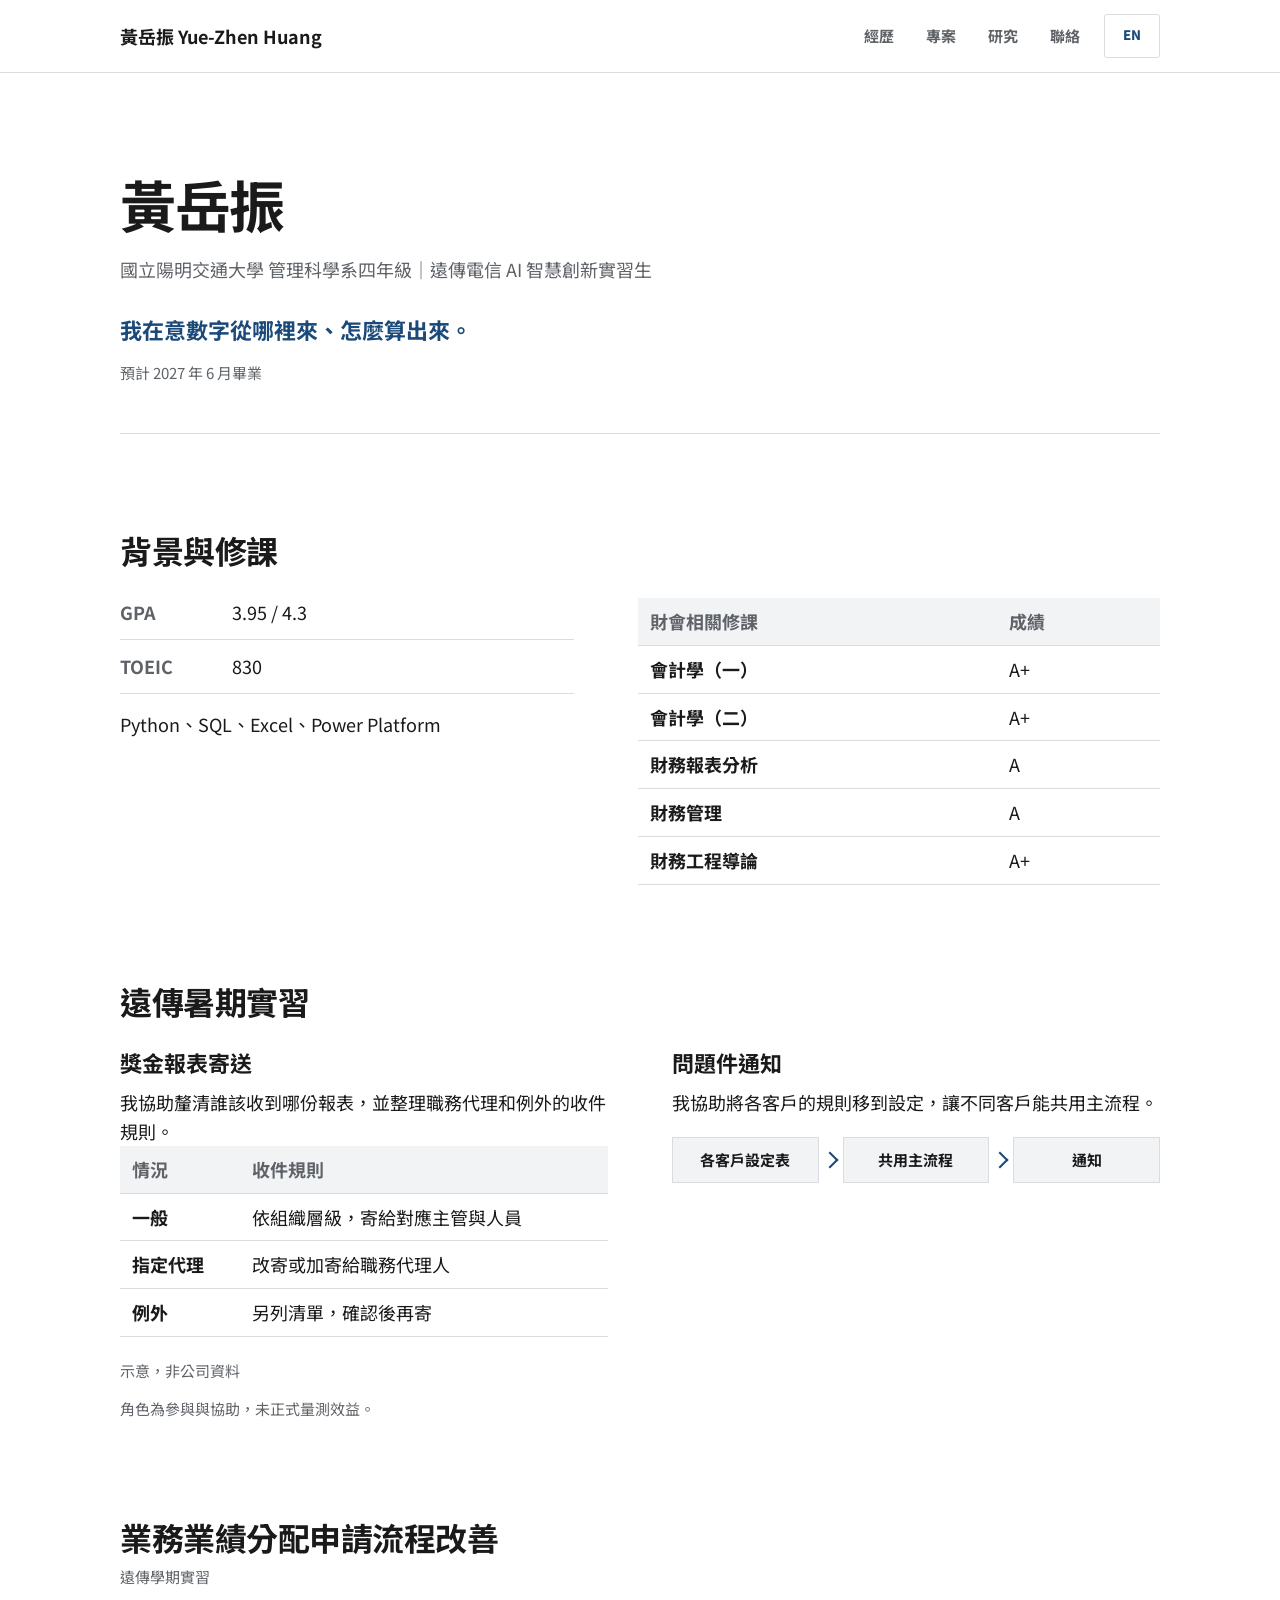
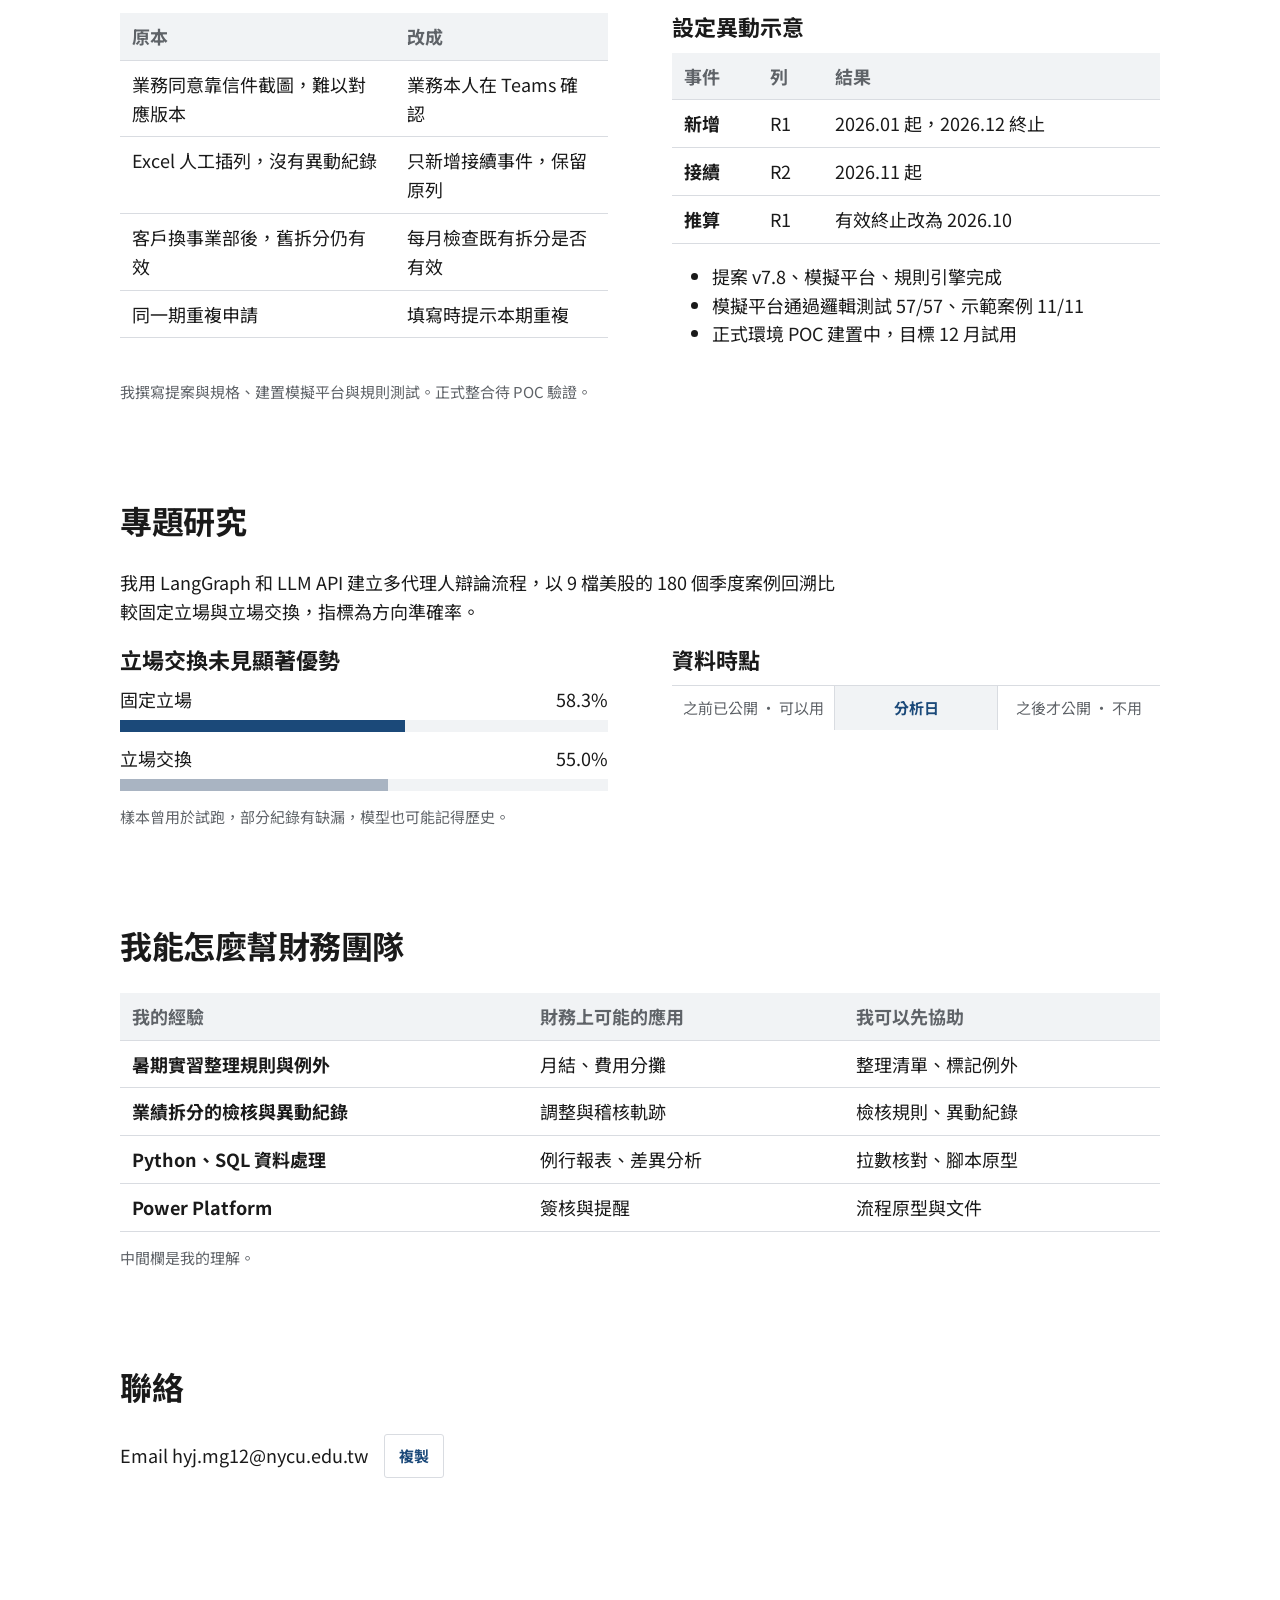
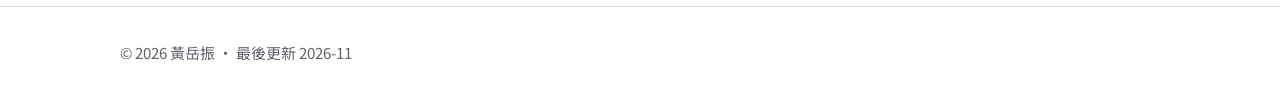
==== index.html @ 9d2cd0f3 "Add personal portfolio site Co-Authored-By: Claude Opus 5.5 <noreply@anthropic.com>" ====
<!doctype html>
<html lang="zh-Hant">
<head>
  <meta charset="utf-8">
  <meta name="viewport" content="width=device-width, initial-scale=1, viewport-fit=cover">
  <title data-en="Yue-Zhen Huang">黃岳振 Yue-Zhen Huang</title>
  <link rel="preconnect" href="https://fonts.googleapis.com">
  <link rel="preconnect" href="https://fonts.gstatic.com" crossorigin>
  <link rel="stylesheet" href="https://fonts.googleapis.com/css2?family=Noto+Sans+TC:wght@400;500;700&family=Source+Sans+3:wght@400;600;700&display=swap">
  <link rel="stylesheet" href="./styles.css">
  <script src="./main.js" defer></script>
</head>
<body>
  <header class="site-header">
    <div class="wrap header-inner">
      <a class="brand" href="#top">黃岳振 <span lang="en">Yue-Zhen Huang</span></a>
      <nav class="site-nav">
        <a href="#about" data-en="Background">經歷</a>
        <a href="#projects" data-en="Projects">專案</a>
        <a href="#research" data-en="Research">研究</a>
        <a href="#contact" data-en="Contact">聯絡</a>
      </nav>
      <button class="language-toggle" type="button" lang="en">EN</button>
    </div>
  </header>

  <main>
    <section id="top" class="hero">
      <div class="wrap">
        <h1 data-en="Yue-Zhen Huang">黃岳振</h1>
        <p class="intro" data-en="Senior, Management Science, NYCU | AI Innovation Intern, Far EasTone">國立陽明交通大學 管理科學系四年級｜遠傳電信 AI 智慧創新實習生</p>
        <p class="statement" data-en="I care where numbers come from and how they are calculated.">我在意數字從哪裡來、怎麼算出來。</p>
        <p class="note" data-en="Expected graduation in June 2027">預計 2027 年 6 月畢業</p>
      </div>
    </section>

    <section id="about">
      <div class="wrap">
        <h2 data-en="Background and coursework">背景與修課</h2>
        <div class="split">
          <div>
            <dl class="stats">
              <div><dt>GPA</dt><dd>3.95 / 4.3</dd></div>
              <div><dt>TOEIC</dt><dd>830</dd></div>
            </dl>
            <p data-en="Python, SQL, Excel, Power Platform">Python、SQL、Excel、Power Platform</p>
          </div>
          <div class="table-scroll" tabindex="0">
            <table>
              <thead>
                <tr><th scope="col" data-en="Accounting and finance courses">財會相關修課</th><th scope="col" data-en="Grade">成績</th></tr>
              </thead>
              <tbody>
                <tr><th scope="row" data-en="Accounting I">會計學（一）</th><td>A+</td></tr>
                <tr><th scope="row" data-en="Accounting II">會計學（二）</th><td>A+</td></tr>
                <tr><th scope="row" data-en="Financial statement analysis">財務報表分析</th><td>A</td></tr>
                <tr><th scope="row" data-en="Financial management">財務管理</th><td>A</td></tr>
                <tr><th scope="row" data-en="Intro to financial engineering">財務工程導論</th><td>A+</td></tr>
              </tbody>
            </table>
          </div>
        </div>
      </div>
    </section>

    <section id="projects">
      <div class="wrap">
        <h2 data-en="Summer internship at Far EasTone">遠傳暑期實習</h2>
        <div class="split split--project">
          <div>
            <h3 data-en="Bonus report delivery">獎金報表寄送</h3>
            <p data-en="I helped map who should receive each report, including delegates and exceptions.">我協助釐清誰該收到哪份報表，並整理職務代理和例外的收件規則。</p>
            <div class="table-scroll" tabindex="0">
              <table>
                <caption class="note" data-en="Illustrative, not company data">示意，非公司資料</caption>
                <thead>
                  <tr><th scope="col" data-en="Case">情況</th><th scope="col" data-en="Recipient rule">收件規則</th></tr>
                </thead>
                <tbody>
                  <tr><th scope="row" data-en="Default">一般</th><td data-en="Send to managers and staff by level">依組織層級，寄給對應主管與人員</td></tr>
                  <tr><th scope="row" data-en="Delegate">指定代理</th><td data-en="Send to or copy the delegate">改寄或加寄給職務代理人</td></tr>
                  <tr><th scope="row" data-en="Exception">例外</th><td data-en="List separately and confirm before sending">另列清單，確認後再寄</td></tr>
                </tbody>
              </table>
            </div>
          </div>
          <div>
            <h3 data-en="Issue notifications">問題件通知</h3>
            <p data-en="I helped move client rules into settings so clients could share one workflow.">我協助將各客戶的規則移到設定，讓不同客戶能共用主流程。</p>
            <div class="flow">
              <ol>
                <li class="flow-step" data-en="Client settings">各客戶設定表</li>
                <li class="flow-step" data-en="Shared workflow">共用主流程</li>
                <li class="flow-step" data-en="Notify">通知</li>
              </ol>
            </div>
          </div>
        </div>
        <p class="note" data-en="I contributed to both projects. Impact was not formally measured.">角色為參與與協助，未正式量測效益。</p>
      </div>
    </section>

    <section id="sales-credit">
      <div class="wrap">
        <h2 data-en="Improving sales credit split requests">業務業績分配申請流程改善</h2>
        <p class="note" data-en="Term internship at Far EasTone">遠傳學期實習</p>
        <div class="split split--project">
          <div class="table-scroll" tabindex="0">
            <table>
              <thead>
                <tr><th scope="col" data-en="Before">原本</th><th scope="col" data-en="Now">改成</th></tr>
              </thead>
              <tbody>
                <tr><td data-en="Approval screenshots were hard to match to a version">業務同意靠信件截圖，難以對應版本</td><td data-en="The sales rep confirms in Teams">業務本人在 Teams 確認</td></tr>
                <tr><td data-en="Manual Excel edits with no change log">Excel 人工插列，沒有異動紀錄</td><td data-en="Add continuation events and keep the original row">只新增接續事件，保留原列</td></tr>
                <tr><td data-en="Old splits stayed active after a client moved to another division">客戶換事業部後，舊拆分仍有效</td><td data-en="Check existing splits monthly">每月檢查既有拆分是否有效</td></tr>
                <tr><td data-en="Duplicate requests in the same period">同一期重複申請</td><td data-en="Flag duplicates while the form is filled in">填寫時提示本期重複</td></tr>
              </tbody>
            </table>
          </div>
          <div>
            <h3 id="config-heading" data-en="Example configuration changes">設定異動示意</h3>
            <div class="table-scroll" tabindex="0">
              <table aria-labelledby="config-heading">
                <thead>
                  <tr><th scope="col" data-en="Event">事件</th><th scope="col" data-en="Row">列</th><th scope="col" data-en="Result">結果</th></tr>
                </thead>
                <tbody>
                  <tr><th scope="row" data-en="New">新增</th><td>R1</td><td data-en="2026.01 to 2026.12">2026.01 起，2026.12 終止</td></tr>
                  <tr><th scope="row" data-en="Continue">接續</th><td>R2</td><td data-en="From 2026.11">2026.11 起</td></tr>
                  <tr><th scope="row" data-en="Derived">推算</th><td>R1</td><td data-en="Effective end moves to 2026.10">有效終止改為 2026.10</td></tr>
                </tbody>
              </table>
            </div>
            <ul>
              <li data-en="Proposal v7.8, simulator and rules engine completed">提案 v7.8、模擬平台、規則引擎完成</li>
              <li data-en="Simulator passed 57/57 logic tests and 11/11 demo cases">模擬平台通過邏輯測試 57/57、示範案例 11/11</li>
              <li data-en="Production POC in progress, with a December trial planned">正式環境 POC 建置中，目標 12 月試用</li>
            </ul>
          </div>
        </div>
        <p class="note" data-en="I wrote the proposal and specification and built the simulator and rule tests. Production integration still needs POC validation.">我撰寫提案與規格、建置模擬平台與規則測試。正式整合待 POC 驗證。</p>
      </div>
    </section>

    <section id="research">
      <div class="wrap">
        <h2 data-en="Research">專題研究</h2>
        <p data-en="I used LangGraph and LLM APIs to backtest fixed roles against role switching in multi-agent debate, measuring directional accuracy across 180 quarterly cases from 9 U.S. stocks.">我用 LangGraph 和 LLM API 建立多代理人辯論流程，以 9 檔美股的 180 個季度案例回溯比較固定立場與立場交換，指標為方向準確率。</p>
        <div class="split split--research">
          <div class="results">
            <figure>
              <figcaption><h3 data-en="Role switching showed no significant gain">立場交換未見顯著優勢</h3></figcaption>
              <div class="bar-row">
                <span data-en="Fixed roles">固定立場</span><data value="58.3">58.3%</data>
                <div class="bar-track" aria-hidden="true"><div class="bar-fill fixed"></div></div>
              </div>
              <div class="bar-row">
                <span data-en="Role switching">立場交換</span><data value="55.0">55.0%</data>
                <div class="bar-track" aria-hidden="true"><div class="bar-fill switched"></div></div>
              </div>
            </figure>
          </div>
          <div class="timing">
            <h3 data-en="Data timing">資料時點</h3>
            <ol>
              <li data-en="Public before · Eligible">之前已公開 · 可以用</li>
              <li class="timing-date" data-en="Analysis date">分析日</li>
              <li data-en="Published after · Excluded">之後才公開 · 不用</li>
            </ol>
          </div>
        </div>
        <p class="note" data-en="The sample was used in pilot runs, some logs are missing, and the model may recall history.">樣本曾用於試跑，部分紀錄有缺漏，模型也可能記得歷史。</p>
      </div>
    </section>

    <section id="finance">
      <div class="wrap">
        <h2 id="finance-heading" data-en="Where I could start in a finance team">我能怎麼幫財務團隊</h2>
        <div class="table-scroll" tabindex="0">
          <table aria-labelledby="finance-heading">
            <thead>
              <tr>
                <th scope="col" data-en="My experience">我的經驗</th>
                <th scope="col" data-en="Possible finance use">財務上可能的應用</th>
                <th scope="col" data-en="Where I could help">我可以先協助</th>
              </tr>
            </thead>
            <tbody>
              <tr><th scope="row" data-en="Summer internship rules and exceptions">暑期實習整理規則與例外</th><td data-en="Month-end close, cost allocation">月結、費用分攤</td><td data-en="List and flag exceptions">整理清單、標記例外</td></tr>
              <tr><th scope="row" data-en="Sales credit checks and change log">業績拆分的檢核與異動紀錄</th><td data-en="Adjustments and audit trail">調整與稽核軌跡</td><td data-en="Check rules and log changes">檢核規則、異動紀錄</td></tr>
              <tr><th scope="row" data-en="Data processing with Python and SQL">Python、SQL 資料處理</th><td data-en="Recurring reports and variance analysis">例行報表、差異分析</td><td data-en="Pull data, check totals and prototype reporting scripts">拉數核對、腳本原型</td></tr>
              <tr><th scope="row">Power Platform</th><td data-en="Approvals and reminders">簽核與提醒</td><td data-en="Workflow prototypes and documentation">流程原型與文件</td></tr>
            </tbody>
          </table>
        </div>
        <p class="note" data-en="The middle column reflects my understanding.">中間欄是我的理解。</p>
      </div>
    </section>

    <section id="contact">
      <div class="wrap">
        <h2 data-en="Contact">聯絡</h2>
        <div class="contact-row">
          <span>Email <span id="email">hyj.mg12@nycu.edu.tw</span></span>
          <button id="copy-email" type="button" data-en="Copy">複製</button>
        </div>
        <p id="copy-status" class="note copy-status" role="status"></p>
      </div>
    </section>
  </main>

  <footer class="site-footer">
    <div class="wrap">
      <p class="note" data-en="© 2026 Yue-Zhen Huang · Last updated 2026-11">© 2026 黃岳振 · 最後更新 2026-11</p>
    </div>
  </footer>
</body>
</html>
---- styles.css ----
:root {
  color-scheme: light dark;
  --bg: #FFFFFF;
  --ink: #1A1A1A;
  --muted: #5F6368;
  --line: #D9DCE1;
  --accent: #1B4979;
  --band: #F1F3F5;
  --bar2: #A9B4C2;
  --section-space: 96px;
  --gutter-left: max(16px, env(safe-area-inset-left, 0px));
  --gutter-right: max(16px, env(safe-area-inset-right, 0px));
  --font: "Noto Sans TC", "Source Sans 3", system-ui, sans-serif;
}

@media (prefers-color-scheme: dark) {
  :root {
    --bg: #121417;
    --ink: #E6E8EB;
    --muted: #A3A9B2;
    --line: #2E333A;
    --accent: #8FB4E3;
    --band: #1C2026;
    --bar2: #4A5566;
  }
}

:lang(en) {
  --font: "Source Sans 3", "Noto Sans TC", system-ui, sans-serif;
}

*, *::before, *::after {
  box-sizing: border-box;
}

body {
  margin: 0;
  background: var(--bg);
  color: var(--ink);
  font-family: var(--font);
  font-size: 18px;
  line-height: 1.6;
  font-variant-numeric: tabular-nums;
}

.wrap {
  width: min(1040px, calc(100% - var(--gutter-left) - var(--gutter-right)));
  margin-left: max(var(--gutter-left), calc((100% - 1040px) / 2));
}

main > section + section {
  margin-top: var(--section-space);
}

section[id] {
  scroll-margin-top: 24px;
}

h1, h2, h3, p, dl, figure {
  margin: 0;
}

h1, h2, h3 {
  line-height: 1.25;
  overflow-wrap: anywhere;
}

h1 {
  font-size: 56px;
  letter-spacing: -0.025em;
}

h2 {
  margin-bottom: 28px;
  font-size: 32px;
  letter-spacing: -0.015em;
}

h3 {
  margin-bottom: 12px;
  font-size: 22px;
}

p, li, dd, figcaption {
  max-width: 720px;
  overflow-wrap: anywhere;
}

p + p {
  margin-top: 12px;
}

a {
  color: var(--accent);
  text-underline-offset: 0.18em;
}

button {
  min-height: 44px;
  padding: 6px 14px;
  border: 1px solid var(--line);
  border-radius: 3px;
  background: var(--bg);
  color: var(--accent);
  font: 700 15px / 1.3 var(--font);
  cursor: pointer;
}

button:hover {
  border-color: var(--accent);
  background: var(--band);
}

:focus-visible {
  outline: 3px solid var(--accent);
  outline-offset: 2px;
}

.site-header {
  border-bottom: 1px solid var(--line);
}

.header-inner, .site-nav {
  display: flex;
  align-items: center;
}

.header-inner {
  gap: 24px;
  min-height: 72px;
  padding-block: 10px;
}

.brand {
  margin-right: auto;
  color: var(--ink);
  font-size: 18px;
  font-weight: 700;
  text-decoration: none;
}

.site-nav {
  gap: clamp(16px, 3vw, 32px);
}

.site-nav a {
  padding-block: 8px;
  color: var(--muted);
  font-size: 15px;
  font-weight: 700;
  text-decoration: none;
  white-space: nowrap;
}

.site-nav a:hover, .brand:hover {
  color: var(--accent);
  text-decoration: underline;
}

.language-toggle {
  flex: none;
  min-width: 56px;
}

.hero {
  padding-top: var(--section-space);
}

.hero .wrap {
  padding-bottom: 48px;
  border-bottom: 1px solid var(--line);
}

.intro {
  margin-top: 16px;
  color: var(--muted);
}

.statement {
  margin-top: 28px;
  color: var(--accent);
  font-size: 22px;
  font-weight: 700;
}

.note, figcaption, .copy-status, .site-footer {
  color: var(--muted);
  font-size: 15px;
}

.note, figcaption {
  margin-top: 14px;
}

.split {
  display: grid;
  grid-template-columns: minmax(0, 1fr) minmax(0, 1.15fr);
  gap: clamp(24px, 5vw, 64px);
  align-items: start;
}

.split--project, .split--research {
  grid-template-columns: repeat(2, minmax(0, 1fr));
}

.stats > div {
  display: grid;
  grid-template-columns: minmax(0, 100px) minmax(0, 1fr);
  gap: 12px;
  padding-block: 12px;
  border-bottom: 1px solid var(--line);
}

.stats > div:first-child {
  padding-top: 0;
}

.stats dt {
  color: var(--muted);
  font-weight: 700;
}

.stats dd {
  margin: 0;
}

.stats + p {
  margin-top: 16px;
}

.table-scroll {
  max-width: 100%;
  overflow-x: auto;
}

table {
  width: 100%;
  border-collapse: collapse;
  text-align: start;
}

th, td {
  padding: 9px 12px;
  border-bottom: 1px solid var(--line);
  vertical-align: top;
  overflow-wrap: anywhere;
}

th {
  text-align: start;
  font-weight: 700;
}

thead th {
  background: var(--band);
  color: var(--muted);
}

table caption {
  caption-side: bottom;
  padding-top: 8px;
  color: var(--muted);
  font-size: 15px;
  text-align: start;
}

.flow, .split--research {
  margin-top: 20px;
}

.results figcaption {
  margin: 0;
  color: var(--ink);
}

#sales-credit h2 {
  margin-bottom: 8px;
}

#sales-credit h2 + .note {
  margin: 0 0 24px;
}

.flow ol, .timing ol {
  display: grid;
  grid-template-columns: repeat(3, minmax(0, 1fr));
  gap: 24px;
  margin: 0;
  padding: 0;
  list-style: none;
}

.flow-step, .timing li {
  display: grid;
  align-content: center;
  padding: 10px 8px;
  text-align: center;
}

.flow-step {
  position: relative;
  border: 1px solid var(--line);
  background: var(--band);
  font-size: 15px;
  font-weight: 700;
}

.flow-step + .flow-step::before {
  position: absolute;
  top: 50%;
  right: calc(100% + 6px);
  width: 12px;
  height: 12px;
  border-top: 2px solid var(--accent);
  border-right: 2px solid var(--accent);
  content: "";
  transform: translate(-2px, -50%) rotate(45deg);
}

.timing ol {
  gap: 1px;
  padding-top: 1px;
  background: var(--line);
}

.timing li {
  background: var(--bg);
  color: var(--muted);
  font-size: 15px;
}

.timing .timing-date {
  background: var(--band);
  color: var(--accent);
  font-weight: 700;
}

.bar-row {
  display: grid;
  grid-template-columns: minmax(0, 1fr) auto;
  gap: 6px 12px;
  align-items: baseline;
}

.bar-row + .bar-row {
  margin-top: 12px;
}

.bar-track {
  grid-column: 1 / -1;
  height: 12px;
  background: var(--band);
}

.bar-fill {
  display: block;
  height: 100%;
}

.bar-fill.fixed {
  width: 58.3%;
  background: var(--accent);
}

.bar-fill.switched {
  width: 55%;
  background: var(--bar2);
}

.contact-row {
  display: flex;
  flex-wrap: wrap;
  align-items: center;
  gap: 12px 16px;
  overflow-wrap: anywhere;
}

.copy-status {
  min-height: 1.6em;
  margin-top: 8px;
}

.site-footer {
  margin-top: var(--section-space);
  padding-block: 20px;
  border-top: 1px solid var(--line);
}

@media (width < 768px) {
  :root {
    --section-space: 64px;
  }

  h1 {
    font-size: 40px;
  }

  .header-inner {
    flex-wrap: wrap;
    gap: 4px 12px;
  }

  .brand {
    flex: 1;
    min-width: 0;
    overflow-wrap: anywhere;
  }

  .site-nav {
    order: 1;
    width: 100%;
    padding: 3px;
    overflow-x: auto;
  }

  .hero .wrap {
    padding-bottom: 32px;
  }

  .split, .flow ol, .timing ol {
    grid-template-columns: minmax(0, 1fr);
  }

  .flow-step + .flow-step::before {
    top: auto;
    right: auto;
    bottom: calc(100% + 7px);
    left: 50%;
    transform: translateX(-50%) rotate(135deg);
  }

  th, td {
    padding-inline: 8px;
  }
}

@media (prefers-reduced-motion: reduce) {
  *, *::before, *::after {
    scroll-behavior: auto;
  }
}
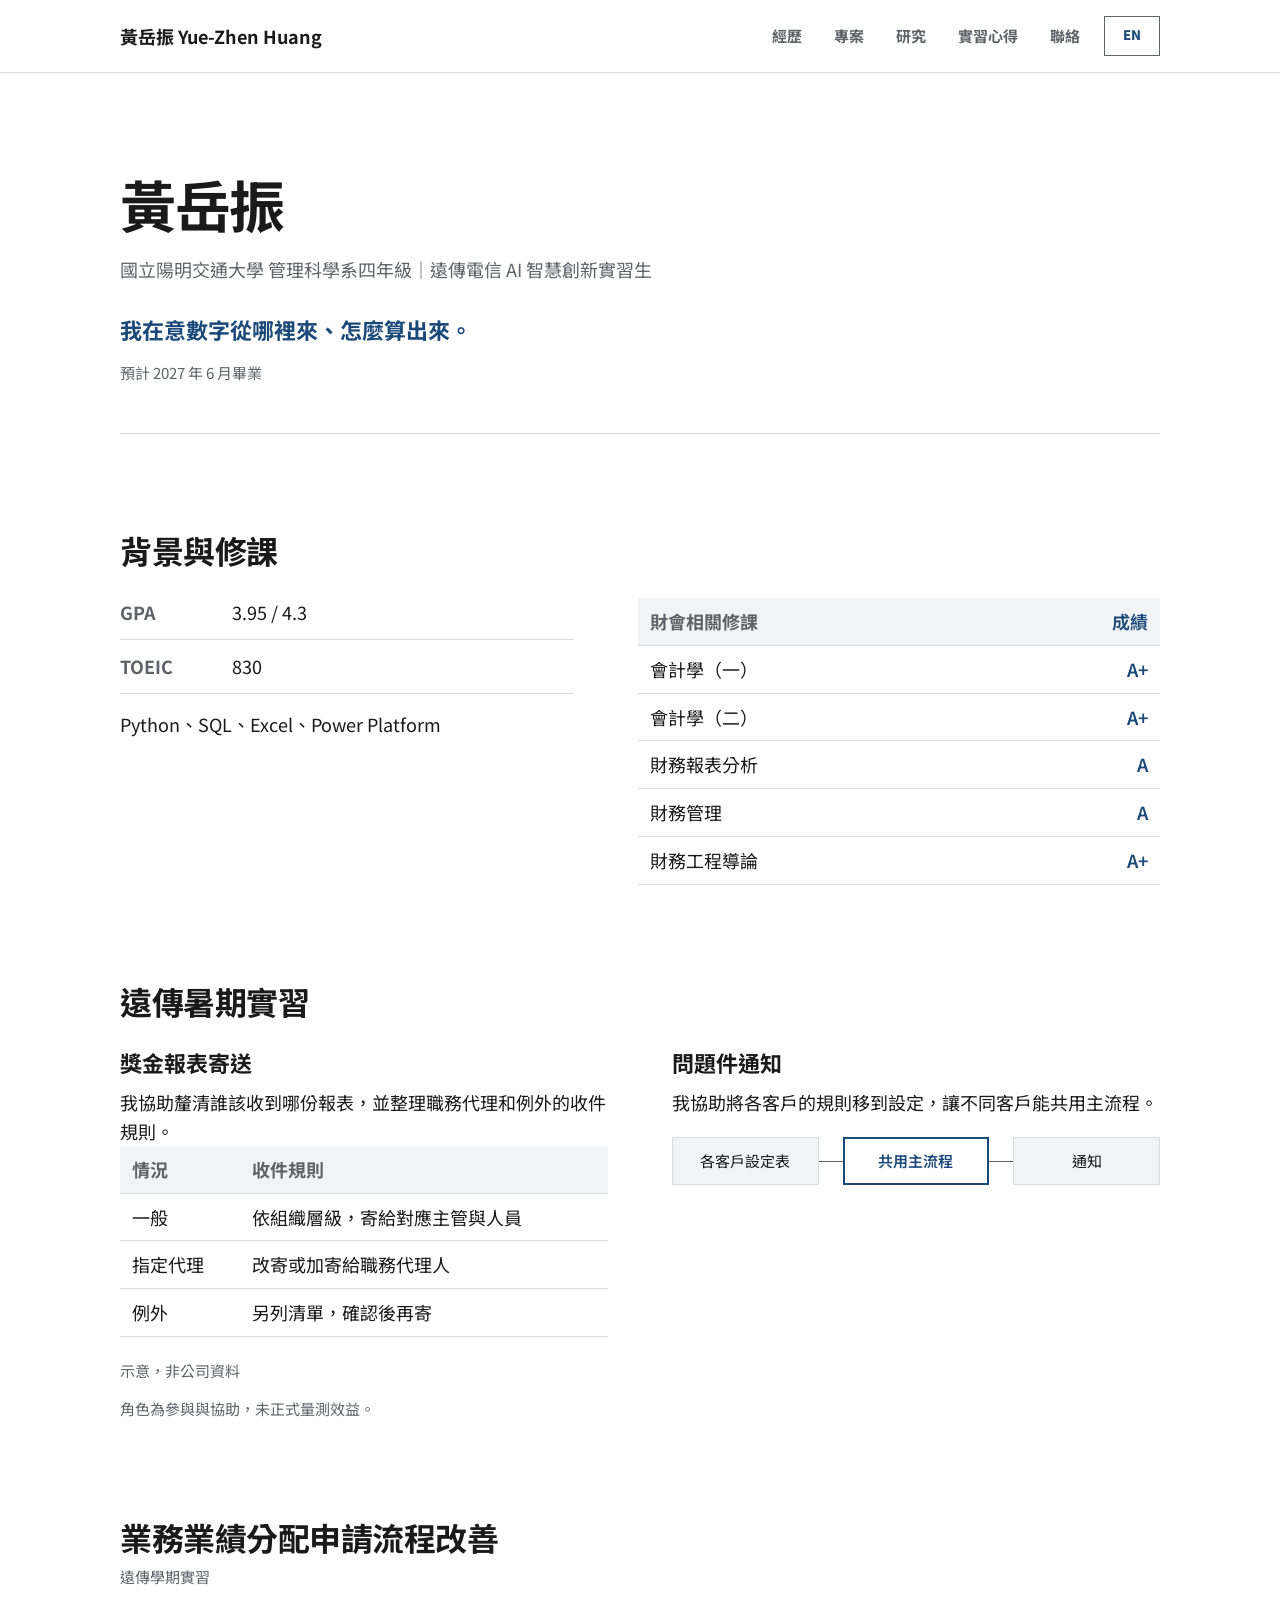
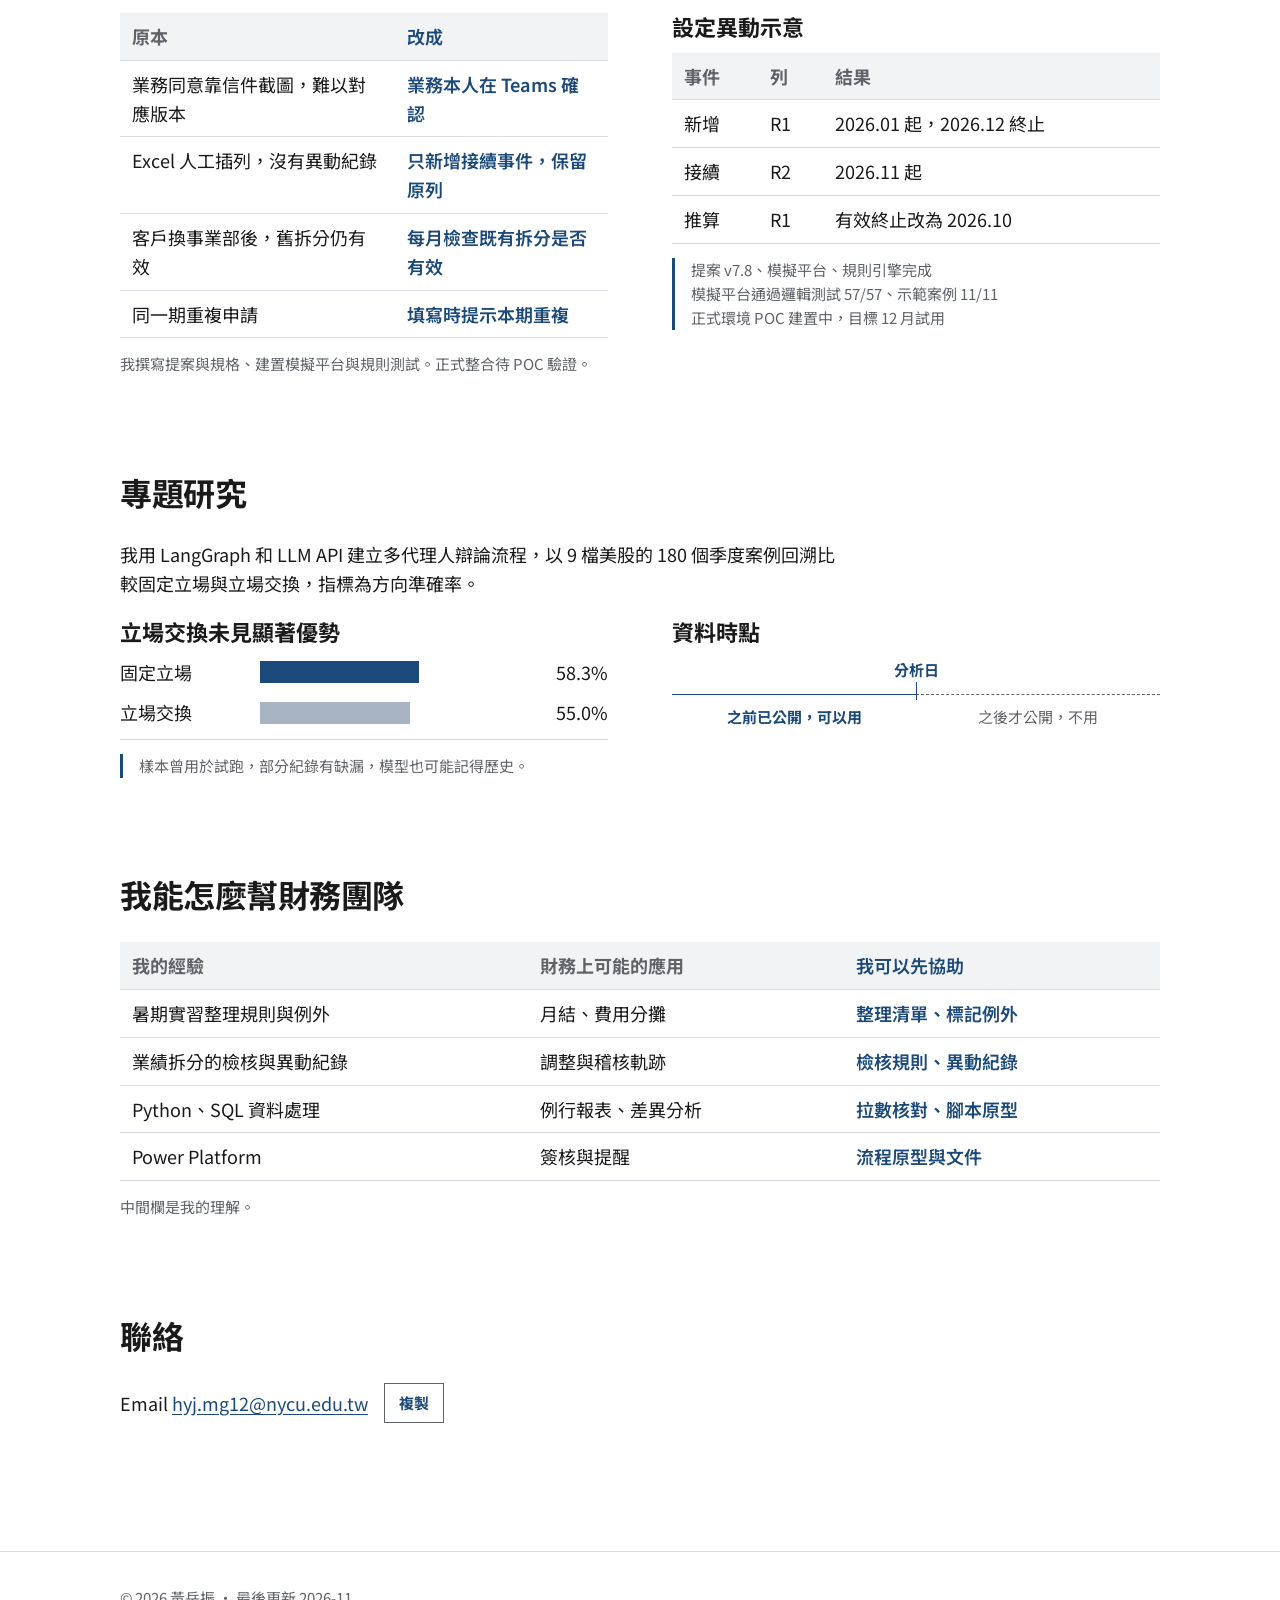
==== commit a996f369: "Refine layout per review and add internship notes page Co-Authored-By: Claude Opus 5.5 <noreply@anth" ====
--- a/index.html
+++ b/index.html
@@ -6,7 +6,7 @@
   <title data-en="Yue-Zhen Huang">黃岳振 Yue-Zhen Huang</title>
   <link rel="preconnect" href="https://fonts.googleapis.com">
   <link rel="preconnect" href="https://fonts.gstatic.com" crossorigin>
-  <link rel="stylesheet" href="https://fonts.googleapis.com/css2?family=Noto+Sans+TC:wght@400;500;700&family=Source+Sans+3:wght@400;600;700&display=swap">
+  <link rel="stylesheet" href="https://fonts.googleapis.com/css2?family=Noto+Sans+TC:wght@400;500;600;700&amp;family=Source+Sans+3:wght@400;600;700&amp;display=swap">
   <link rel="stylesheet" href="./styles.css">
   <script src="./main.js" defer></script>
 </head>
@@ -18,6 +18,7 @@
         <a href="#about" data-en="Background">經歷</a>
         <a href="#projects" data-en="Projects">專案</a>
         <a href="#research" data-en="Research">研究</a>
+        <a href="./notes.html" data-en="Notes (Chinese)">實習心得</a>
         <a href="#contact" data-en="Contact">聯絡</a>
       </nav>
       <button class="language-toggle" type="button" lang="en">EN</button>
@@ -46,7 +47,7 @@
             <p data-en="Python, SQL, Excel, Power Platform">Python、SQL、Excel、Power Platform</p>
           </div>
           <div class="table-scroll" tabindex="0">
-            <table>
+            <table class="table--emphasis table--grades">
               <thead>
                 <tr><th scope="col" data-en="Accounting and finance courses">財會相關修課</th><th scope="col" data-en="Grade">成績</th></tr>
               </thead>
@@ -90,7 +91,7 @@
             <div class="flow">
               <ol>
                 <li class="flow-step" data-en="Client settings">各客戶設定表</li>
-                <li class="flow-step" data-en="Shared workflow">共用主流程</li>
+                <li class="flow-step flow-step--shared" data-en="Shared workflow">共用主流程</li>
                 <li class="flow-step" data-en="Notify">通知</li>
               </ol>
             </div>
@@ -106,7 +107,7 @@
         <p class="note" data-en="Term internship at Far EasTone">遠傳學期實習</p>
         <div class="split split--project">
           <div class="table-scroll" tabindex="0">
-            <table>
+            <table class="table--emphasis">
               <thead>
                 <tr><th scope="col" data-en="Before">原本</th><th scope="col" data-en="Now">改成</th></tr>
               </thead>
@@ -132,7 +133,7 @@
                 </tbody>
               </table>
             </div>
-            <ul>
+            <ul class="progress-list accent-note" role="list">
               <li data-en="Proposal v7.8, simulator and rules engine completed">提案 v7.8、模擬平台、規則引擎完成</li>
               <li data-en="Simulator passed 57/57 logic tests and 11/11 demo cases">模擬平台通過邏輯測試 57/57、示範案例 11/11</li>
               <li data-en="Production POC in progress, with a December trial planned">正式環境 POC 建置中，目標 12 月試用</li>
@@ -152,25 +153,27 @@
             <figure>
               <figcaption><h3 data-en="Role switching showed no significant gain">立場交換未見顯著優勢</h3></figcaption>
               <div class="bar-row">
-                <span data-en="Fixed roles">固定立場</span><data value="58.3">58.3%</data>
+                <span data-en="Fixed roles">固定立場</span>
                 <div class="bar-track" aria-hidden="true"><div class="bar-fill fixed"></div></div>
+                <data value="58.3">58.3%</data>
               </div>
               <div class="bar-row">
-                <span data-en="Role switching">立場交換</span><data value="55.0">55.0%</data>
+                <span data-en="Role switching">立場交換</span>
                 <div class="bar-track" aria-hidden="true"><div class="bar-fill switched"></div></div>
+                <data value="55.0">55.0%</data>
               </div>
             </figure>
           </div>
           <div class="timing">
             <h3 data-en="Data timing">資料時點</h3>
             <ol>
-              <li data-en="Public before · Eligible">之前已公開 · 可以用</li>
+              <li class="timing-before" data-en="Public before · Eligible">之前已公開，可以用</li>
               <li class="timing-date" data-en="Analysis date">分析日</li>
-              <li data-en="Published after · Excluded">之後才公開 · 不用</li>
+              <li class="timing-after" data-en="Published after · Excluded">之後才公開，不用</li>
             </ol>
           </div>
         </div>
-        <p class="note" data-en="The sample was used in pilot runs, some logs are missing, and the model may recall history.">樣本曾用於試跑，部分紀錄有缺漏，模型也可能記得歷史。</p>
+        <p class="note accent-note" data-en="The sample was used in pilot runs, some logs are missing, and the model may recall history.">樣本曾用於試跑，部分紀錄有缺漏，模型也可能記得歷史。</p>
       </div>
     </section>
 
@@ -178,7 +181,7 @@
       <div class="wrap">
         <h2 id="finance-heading" data-en="Where I could start in a finance team">我能怎麼幫財務團隊</h2>
         <div class="table-scroll" tabindex="0">
-          <table aria-labelledby="finance-heading">
+          <table class="table--emphasis" aria-labelledby="finance-heading">
             <thead>
               <tr>
                 <th scope="col" data-en="My experience">我的經驗</th>
@@ -202,7 +205,7 @@
       <div class="wrap">
         <h2 data-en="Contact">聯絡</h2>
         <div class="contact-row">
-          <span>Email <span id="email">hyj.mg12@nycu.edu.tw</span></span>
+          <span>Email <a id="email" href="mailto:hyj.mg12@nycu.edu.tw">hyj.mg12@nycu.edu.tw</a></span>
           <button id="copy-email" type="button" data-en="Copy">複製</button>
         </div>
         <p id="copy-status" class="note copy-status" role="status"></p>
--- a/styles.css
+++ b/styles.css
@@ -96,10 +96,10 @@
 }
 
 button {
-  min-height: 44px;
+  min-height: 40px;
   padding: 6px 14px;
-  border: 1px solid var(--line);
-  border-radius: 3px;
+  border: 1px solid var(--muted);
+  border-radius: 0;
   background: var(--bg);
   color: var(--accent);
   font: 700 15px / 1.3 var(--font);
@@ -183,13 +183,23 @@
   font-weight: 700;
 }
 
-.note, figcaption, .copy-status, .site-footer {
+.note, figcaption, .copy-status, .site-footer, .progress-list {
   color: var(--muted);
   font-size: 15px;
 }
 
 .note, figcaption {
   margin-top: 14px;
+}
+
+.accent-note {
+  padding-left: 16px;
+  border-left: 3px solid var(--accent);
+}
+
+.progress-list {
+  margin: 14px 0 0;
+  list-style: none;
 }
 
 .split {
@@ -256,6 +266,21 @@
   color: var(--muted);
 }
 
+tbody th[scope="row"] {
+  font-weight: 400;
+}
+
+.table--emphasis tr > :last-child {
+  color: var(--accent);
+  font-weight: 600;
+}
+
+.table--grades tr > :last-child {
+  font-variant-numeric: tabular-nums;
+  text-align: right;
+  white-space: nowrap;
+}
+
 table caption {
   caption-side: bottom;
   padding-top: 8px;
@@ -270,7 +295,15 @@
 
 .results figcaption {
   margin: 0;
+}
+
+.results h3 {
   color: var(--ink);
+}
+
+.results figure {
+  padding-bottom: 12px;
+  border-bottom: 1px solid var(--line);
 }
 
 #sales-credit h2 {
@@ -283,63 +316,122 @@
 
 .flow ol, .timing ol {
   display: grid;
-  grid-template-columns: repeat(3, minmax(0, 1fr));
-  gap: 24px;
   margin: 0;
   padding: 0;
   list-style: none;
 }
 
-.flow-step, .timing li {
+.flow ol {
+  grid-template-columns: minmax(0, 1fr) 24px minmax(0, 1fr) 24px minmax(0, 1fr);
+  grid-template-areas: "settings first-line shared second-line notify";
+}
+
+.flow-step {
   display: grid;
   align-content: center;
   padding: 10px 8px;
-  text-align: center;
-}
-
-.flow-step {
-  position: relative;
   border: 1px solid var(--line);
   background: var(--band);
   font-size: 15px;
+  text-align: center;
+}
+
+.flow-step:first-child {
+  grid-area: settings;
+}
+
+.flow-step--shared {
+  grid-area: shared;
+  border: 2px solid var(--accent);
+  background: var(--bg);
+  color: var(--accent);
+  font-weight: 600;
+}
+
+.flow-step:last-child {
+  grid-area: notify;
+}
+
+.flow ol::before, .flow ol::after {
+  align-self: center;
+  height: 1px;
+  background: var(--muted);
+  content: "";
+}
+
+.flow ol::before {
+  grid-area: first-line;
+}
+
+.flow ol::after {
+  grid-area: second-line;
+}
+
+.timing ol {
+  grid-template-columns: repeat(2, minmax(0, 1fr));
+  text-align: center;
+}
+
+.timing ol::before, .timing ol::after {
+  grid-row: 2;
+  content: "";
+}
+
+.timing ol::before {
+  grid-column: 1;
+  border-top: 1px solid var(--accent);
+}
+
+.timing ol::after {
+  grid-column: 2;
+  border-top: 1px dashed var(--muted);
+}
+
+.timing li {
+  max-width: none;
+  color: var(--muted);
+  font-size: 15px;
+}
+
+.timing .timing-before, .timing .timing-date {
+  color: var(--accent);
   font-weight: 700;
 }
 
-.flow-step + .flow-step::before {
+.timing-date {
+  position: relative;
+  grid-area: 1 / 1 / 2 / -1;
+  padding-bottom: 12px;
+}
+
+.timing-date::after {
   position: absolute;
-  top: 50%;
-  right: calc(100% + 6px);
-  width: 12px;
-  height: 12px;
-  border-top: 2px solid var(--accent);
-  border-right: 2px solid var(--accent);
+  bottom: -6px;
+  left: 50%;
+  width: 1px;
+  height: 18px;
+  background: var(--accent);
   content: "";
-  transform: translate(-2px, -50%) rotate(45deg);
-}
-
-.timing ol {
-  gap: 1px;
-  padding-top: 1px;
-  background: var(--line);
-}
-
-.timing li {
-  background: var(--bg);
-  color: var(--muted);
-  font-size: 15px;
-}
-
-.timing .timing-date {
-  background: var(--band);
-  color: var(--accent);
-  font-weight: 700;
+}
+
+.timing-before, .timing-after {
+  grid-row: 3;
+  padding: 10px 8px 0;
+}
+
+.timing-before {
+  grid-column: 1;
+}
+
+.timing-after {
+  grid-column: 2;
 }
 
 .bar-row {
   display: grid;
-  grid-template-columns: minmax(0, 1fr) auto;
-  gap: 6px 12px;
-  align-items: baseline;
+  grid-template-columns: clamp(4.5rem, 30%, 8rem) minmax(0, 1fr) 3.5em;
+  gap: 12px;
+  align-items: center;
 }
 
 .bar-row + .bar-row {
@@ -347,9 +439,11 @@
 }
 
 .bar-track {
-  grid-column: 1 / -1;
-  height: 12px;
-  background: var(--band);
+  height: 22px;
+}
+
+.bar-row data {
+  text-align: right;
 }
 
 .bar-fill {
@@ -375,6 +469,10 @@
   overflow-wrap: anywhere;
 }
 
+#email {
+  text-decoration: underline;
+}
+
 .copy-status {
   min-height: 1.6em;
   margin-top: 8px;
@@ -417,20 +515,32 @@
     padding-bottom: 32px;
   }
 
-  .split, .flow ol, .timing ol {
+  .split {
     grid-template-columns: minmax(0, 1fr);
-  }
-
-  .flow-step + .flow-step::before {
-    top: auto;
-    right: auto;
-    bottom: calc(100% + 7px);
-    left: 50%;
-    transform: translateX(-50%) rotate(135deg);
   }
 
   th, td {
     padding-inline: 8px;
+  }
+}
+
+@media (width <= 768px) {
+  .flow ol {
+    grid-template-columns: minmax(0, 1fr);
+    grid-template-rows: auto 24px auto 24px auto;
+    grid-template-areas:
+      "settings"
+      "first-line"
+      "shared"
+      "second-line"
+      "notify";
+  }
+
+  .flow ol::before, .flow ol::after {
+    align-self: stretch;
+    justify-self: center;
+    width: 1px;
+    height: auto;
   }
 }
 
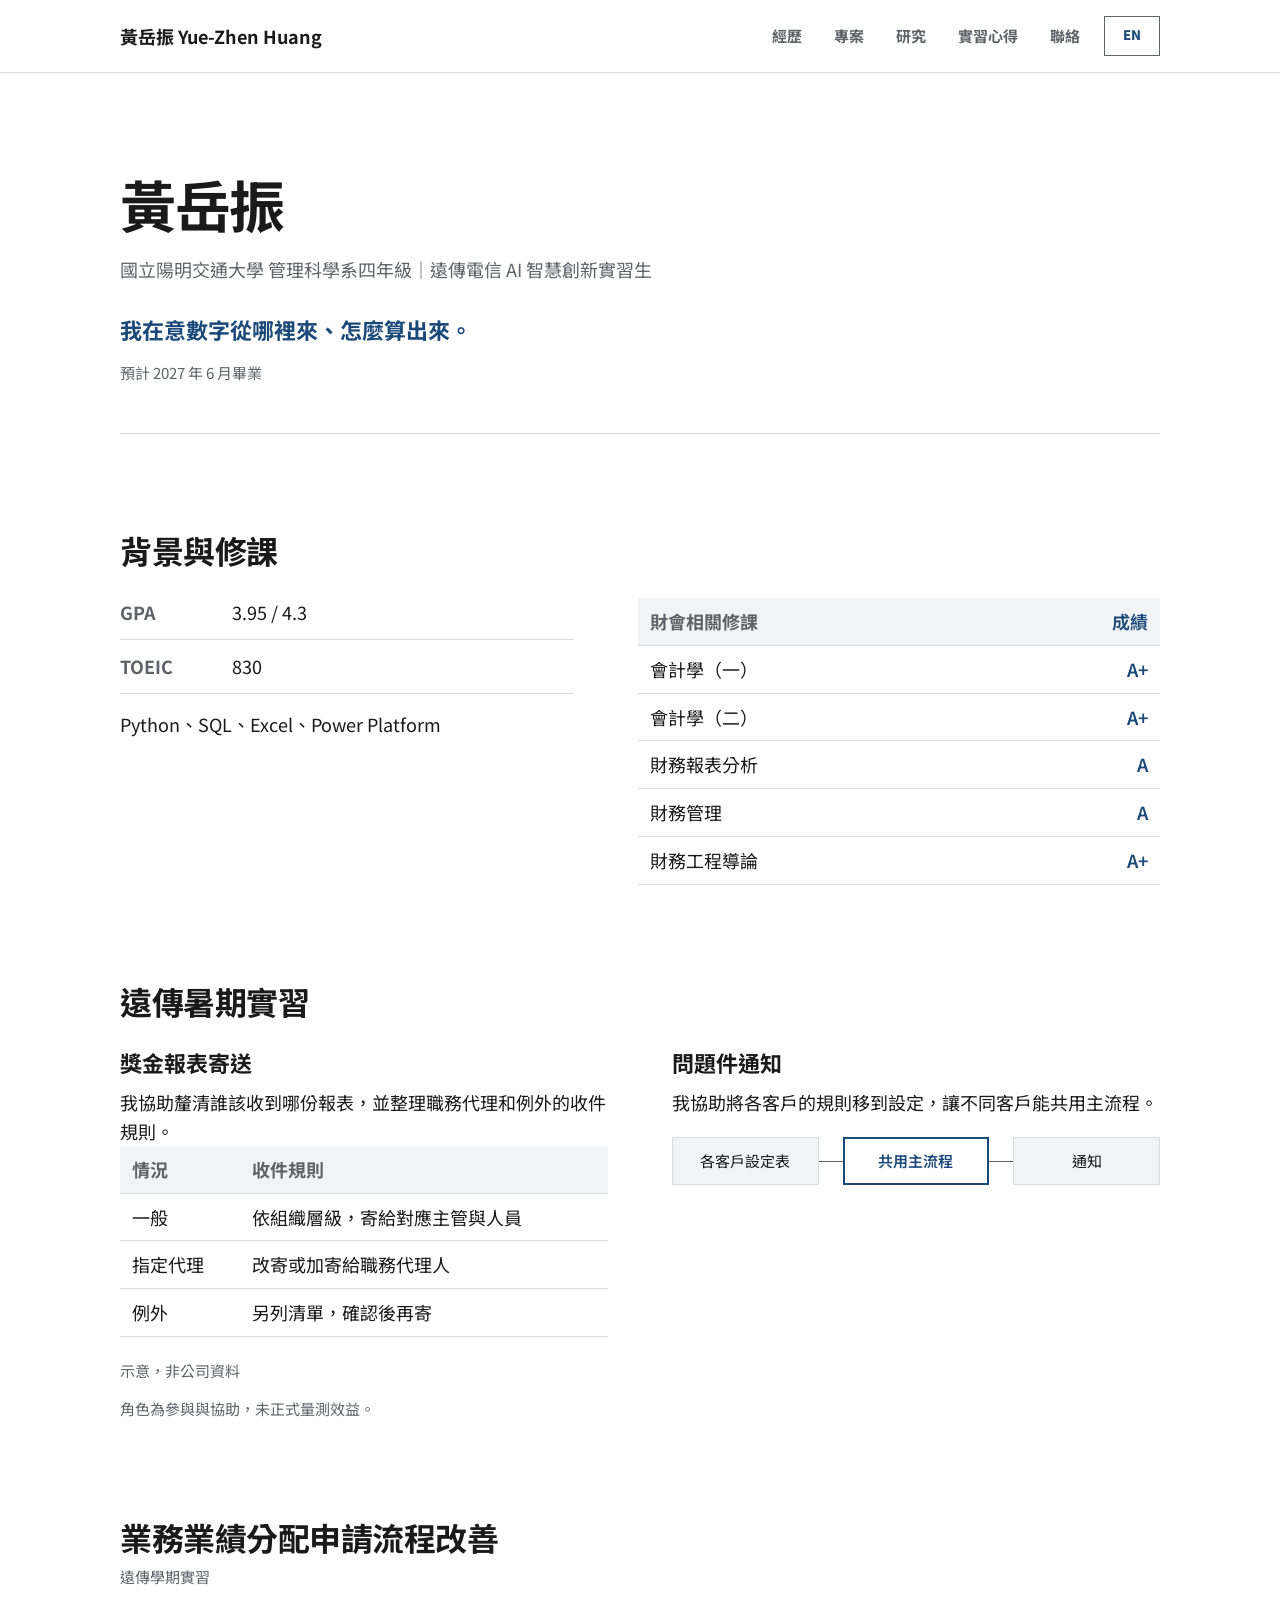
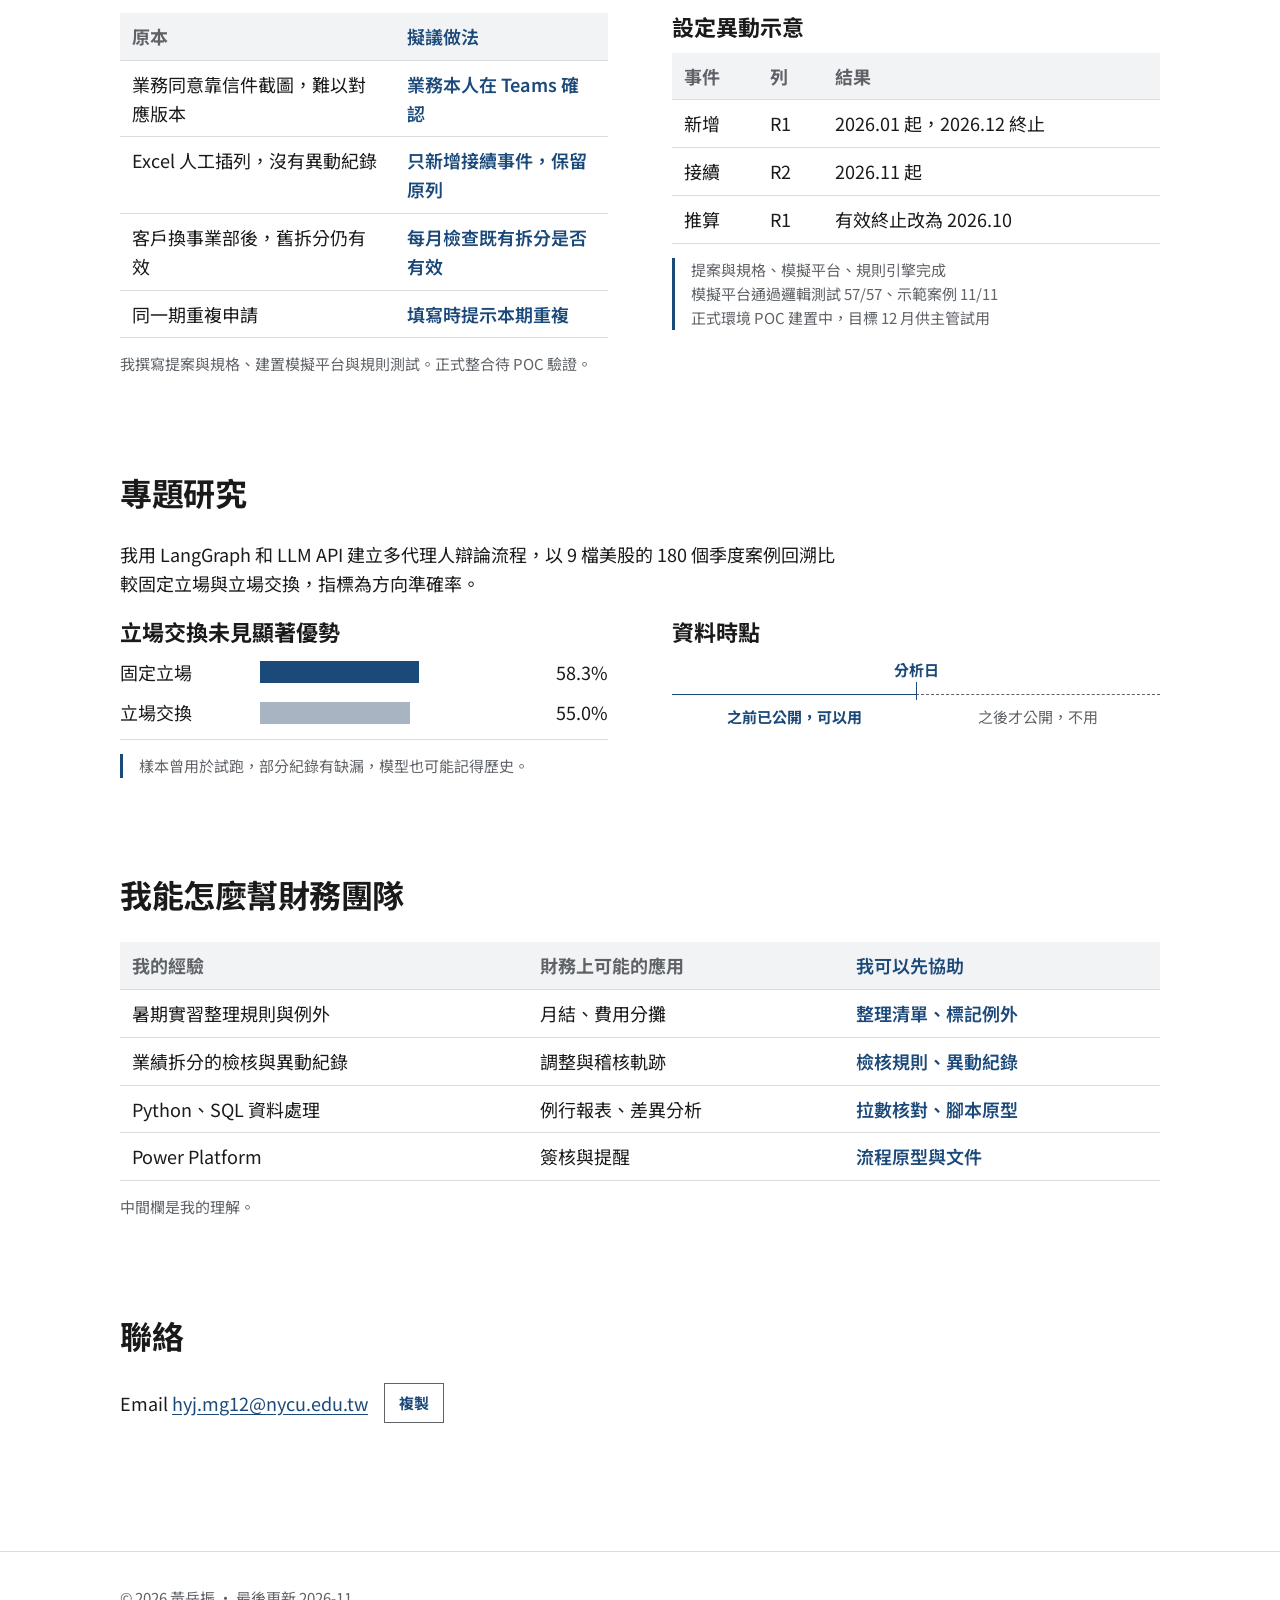
==== commit 3ebecd4e: "Align project wording with interview deck v7 Co-Authored-By: Claude Opus 5.5 <noreply@anthropic.com>" ====
--- a/index.html
+++ b/index.html
@@ -109,7 +109,7 @@
           <div class="table-scroll" tabindex="0">
             <table class="table--emphasis">
               <thead>
-                <tr><th scope="col" data-en="Before">原本</th><th scope="col" data-en="Now">改成</th></tr>
+                <tr><th scope="col" data-en="Before">原本</th><th scope="col" data-en="Proposed">擬議做法</th></tr>
               </thead>
               <tbody>
                 <tr><td data-en="Approval screenshots were hard to match to a version">業務同意靠信件截圖，難以對應版本</td><td data-en="The sales rep confirms in Teams">業務本人在 Teams 確認</td></tr>
@@ -134,9 +134,9 @@
               </table>
             </div>
             <ul class="progress-list accent-note" role="list">
-              <li data-en="Proposal v7.8, simulator and rules engine completed">提案 v7.8、模擬平台、規則引擎完成</li>
+              <li data-en="Proposal, spec, simulator and rules engine completed">提案與規格、模擬平台、規則引擎完成</li>
               <li data-en="Simulator passed 57/57 logic tests and 11/11 demo cases">模擬平台通過邏輯測試 57/57、示範案例 11/11</li>
-              <li data-en="Production POC in progress, with a December trial planned">正式環境 POC 建置中，目標 12 月試用</li>
+              <li data-en="Production POC in progress; manager trial targeted for December">正式環境 POC 建置中，目標 12 月供主管試用</li>
             </ul>
           </div>
         </div>
@@ -147,18 +147,18 @@
     <section id="research">
       <div class="wrap">
         <h2 data-en="Research">專題研究</h2>
-        <p data-en="I used LangGraph and LLM APIs to backtest fixed roles against role switching in multi-agent debate, measuring directional accuracy across 180 quarterly cases from 9 U.S. stocks.">我用 LangGraph 和 LLM API 建立多代理人辯論流程，以 9 檔美股的 180 個季度案例回溯比較固定立場與立場交換，指標為方向準確率。</p>
+        <p data-en="I used LangGraph and LLM APIs to backtest fixed stances against stance switching in multi-agent debate, measuring directional accuracy across 180 quarterly cases from 9 U.S. stocks.">我用 LangGraph 和 LLM API 建立多代理人辯論流程，以 9 檔美股的 180 個季度案例回溯比較固定立場與立場交換，指標為方向準確率。</p>
         <div class="split split--research">
           <div class="results">
             <figure>
-              <figcaption><h3 data-en="Role switching showed no significant gain">立場交換未見顯著優勢</h3></figcaption>
+              <figcaption><h3 data-en="Stance switching showed no significant gain">立場交換未見顯著優勢</h3></figcaption>
               <div class="bar-row">
-                <span data-en="Fixed roles">固定立場</span>
+                <span data-en="Fixed stances">固定立場</span>
                 <div class="bar-track" aria-hidden="true"><div class="bar-fill fixed"></div></div>
                 <data value="58.3">58.3%</data>
               </div>
               <div class="bar-row">
-                <span data-en="Role switching">立場交換</span>
+                <span data-en="Stance switching">立場交換</span>
                 <div class="bar-track" aria-hidden="true"><div class="bar-fill switched"></div></div>
                 <data value="55.0">55.0%</data>
               </div>
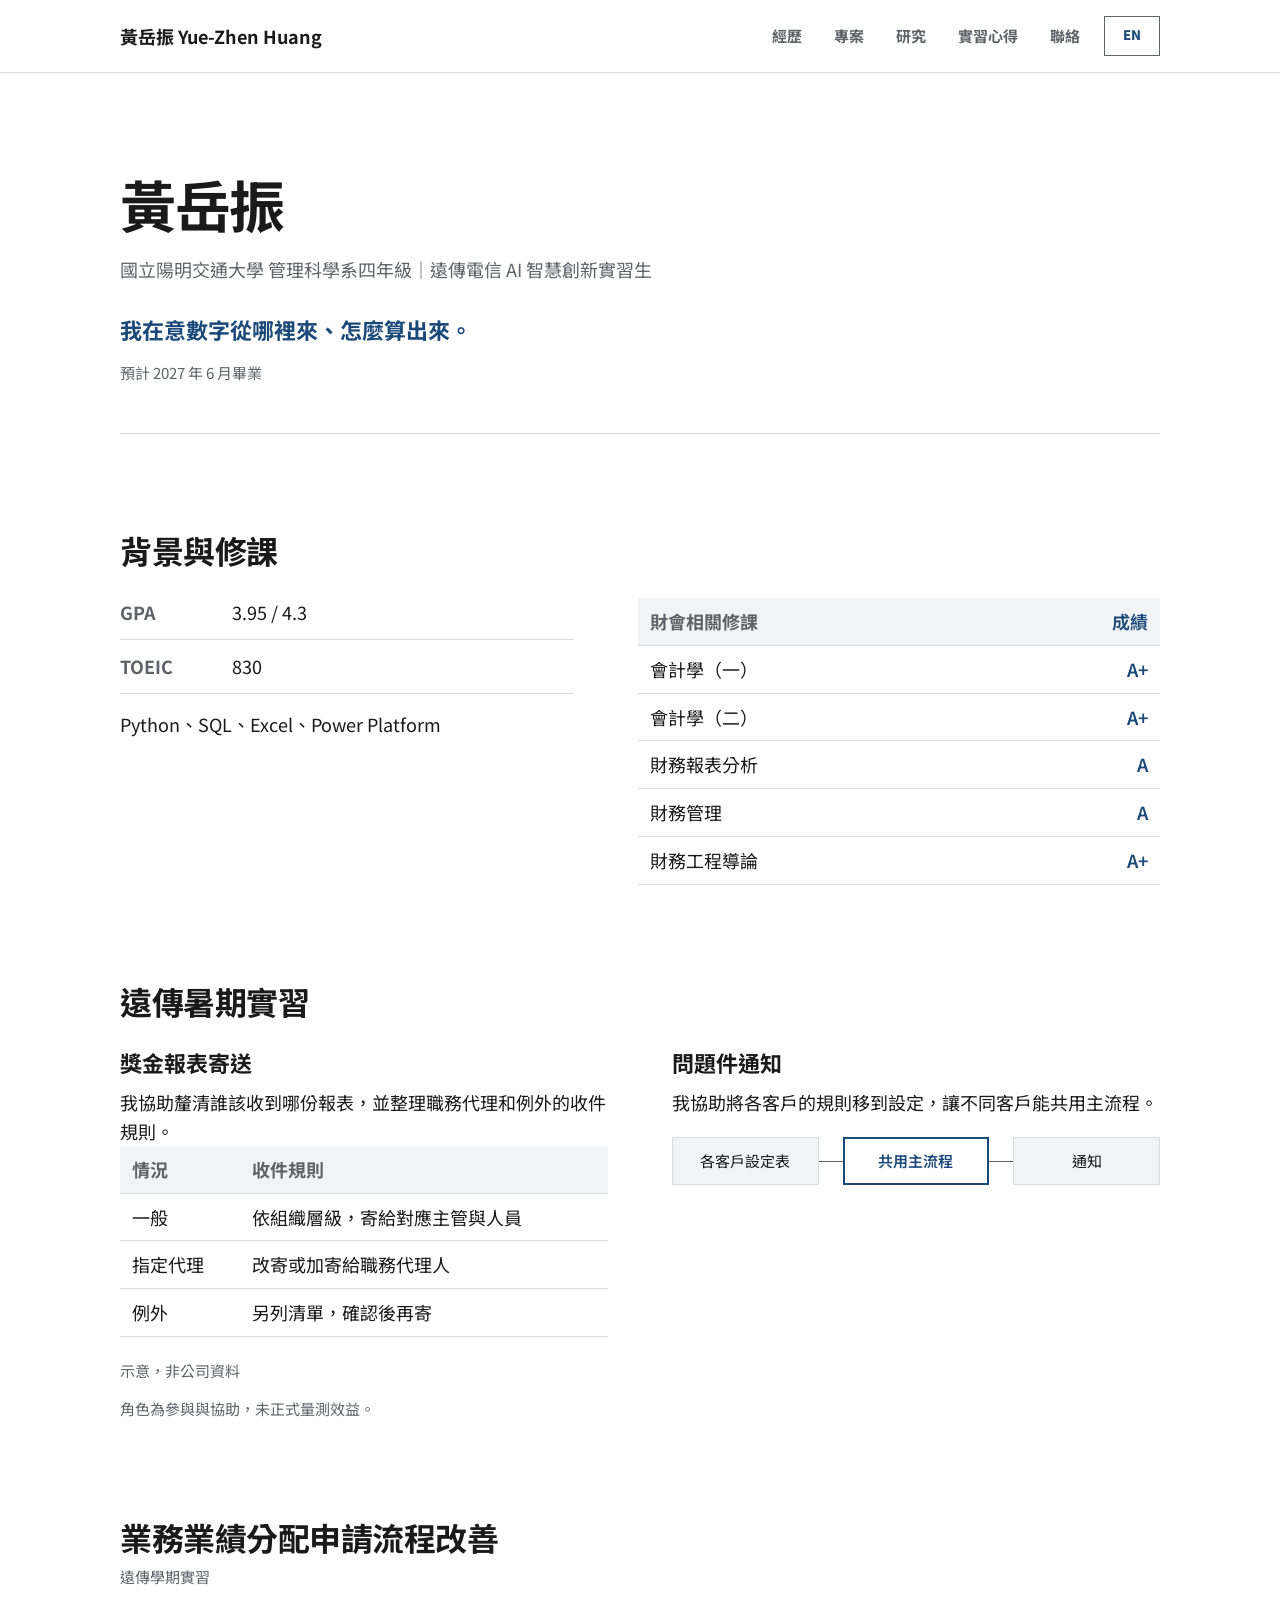
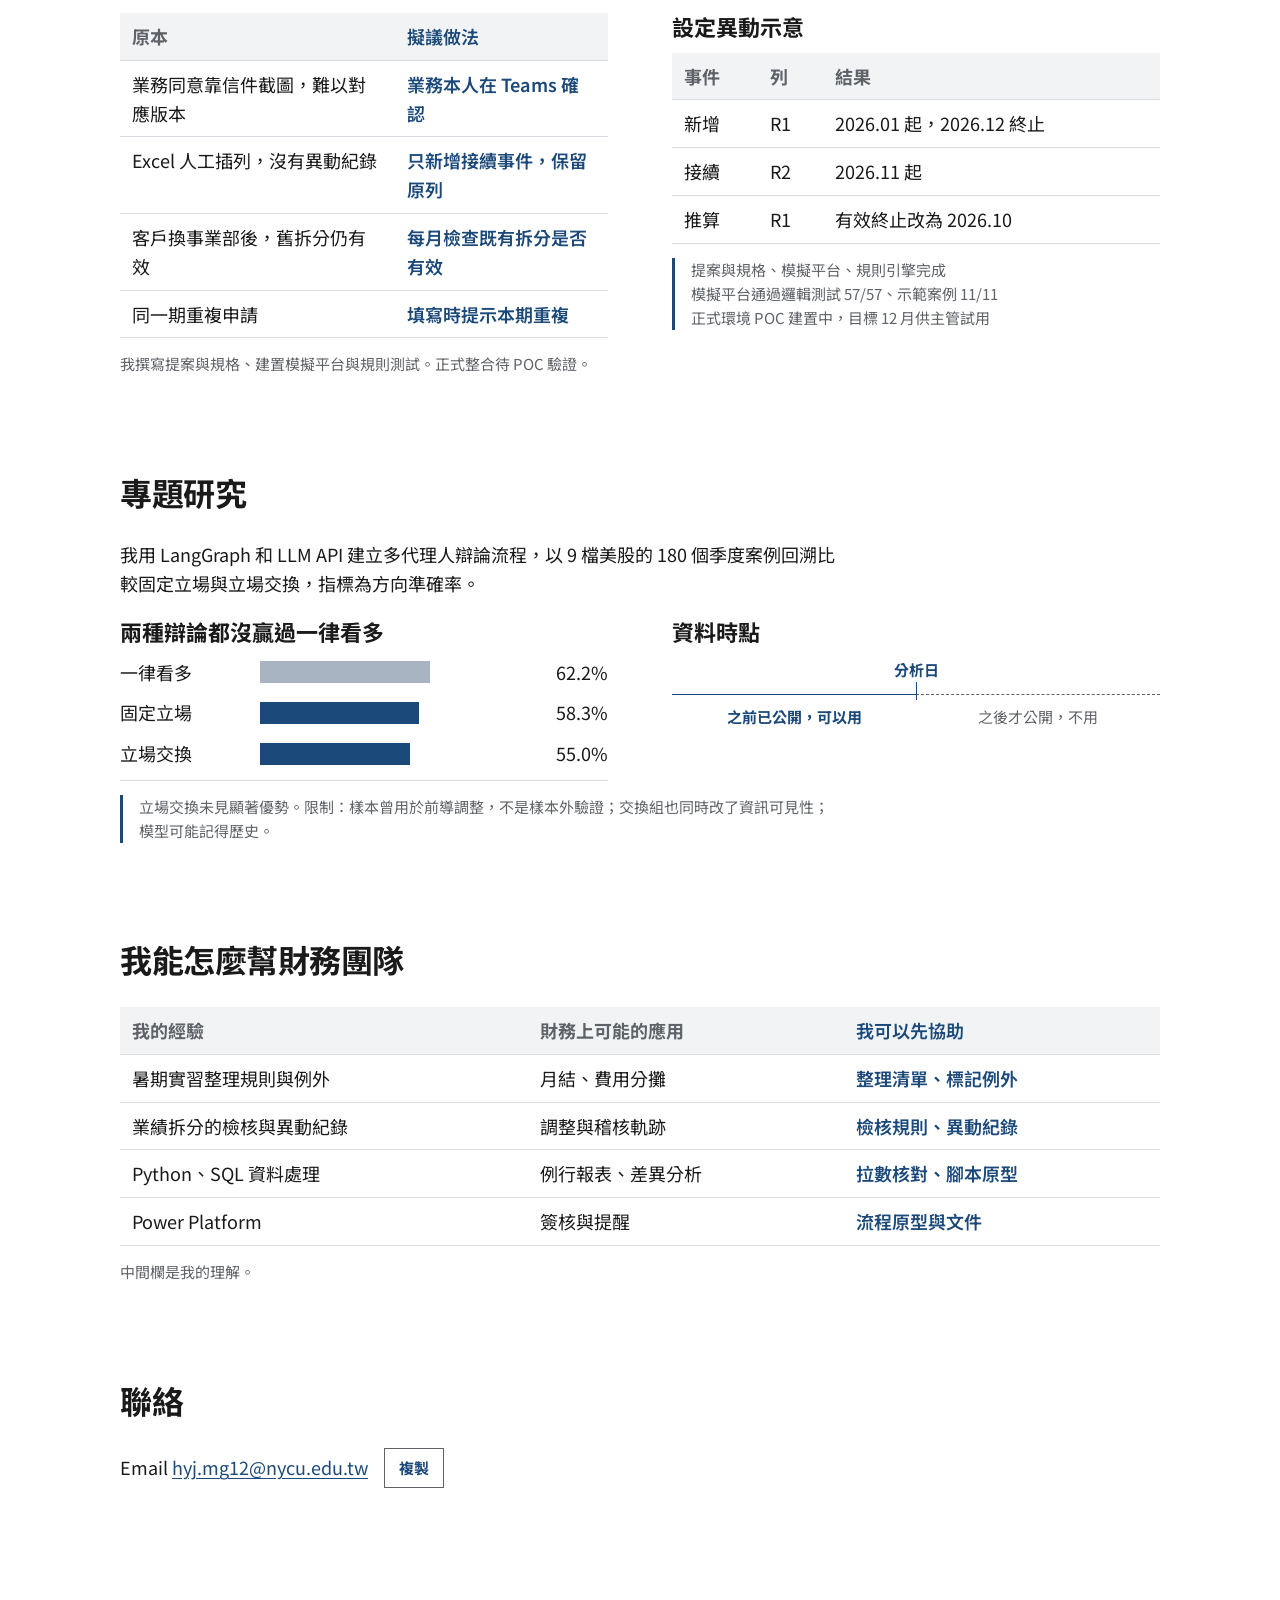
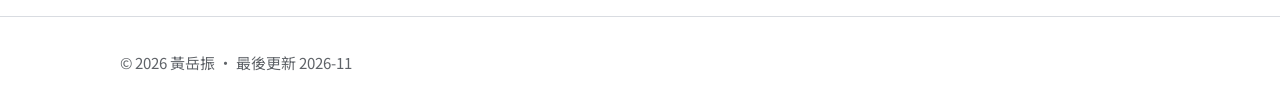
==== commit dabbfc85: "Add always-bullish baseline to research results Co-Authored-By: Claude Opus 5.5 <noreply@anthropic.c" ====
--- a/index.html
+++ b/index.html
@@ -151,7 +151,12 @@
         <div class="split split--research">
           <div class="results">
             <figure>
-              <figcaption><h3 data-en="Stance switching showed no significant gain">立場交換未見顯著優勢</h3></figcaption>
+              <figcaption><h3 data-en="Neither debate beat an always-bullish baseline">兩種辯論都沒贏過一律看多</h3></figcaption>
+              <div class="bar-row">
+                <span data-en="Always bullish">一律看多</span>
+                <div class="bar-track" aria-hidden="true"><div class="bar-fill baseline"></div></div>
+                <data value="62.2">62.2%</data>
+              </div>
               <div class="bar-row">
                 <span data-en="Fixed stances">固定立場</span>
                 <div class="bar-track" aria-hidden="true"><div class="bar-fill fixed"></div></div>
@@ -173,7 +178,7 @@
             </ol>
           </div>
         </div>
-        <p class="note accent-note" data-en="The sample was used in pilot runs, some logs are missing, and the model may recall history.">樣本曾用於試跑，部分紀錄有缺漏，模型也可能記得歷史。</p>
+        <p class="note accent-note" data-en="Stance switching showed no significant gain. Limits: the sample was used for pilot tuning, so this is not out-of-sample; the switching group also changed what agents could see; the model may recall history.">立場交換未見顯著優勢。限制：樣本曾用於前導調整，不是樣本外驗證；交換組也同時改了資訊可見性；模型可能記得歷史。</p>
       </div>
     </section>
 
--- a/styles.css
+++ b/styles.css
@@ -458,6 +458,11 @@
 
 .bar-fill.switched {
   width: 55%;
+  background: var(--accent);
+}
+
+.bar-fill.baseline {
+  width: 62.2%;
   background: var(--bar2);
 }
 
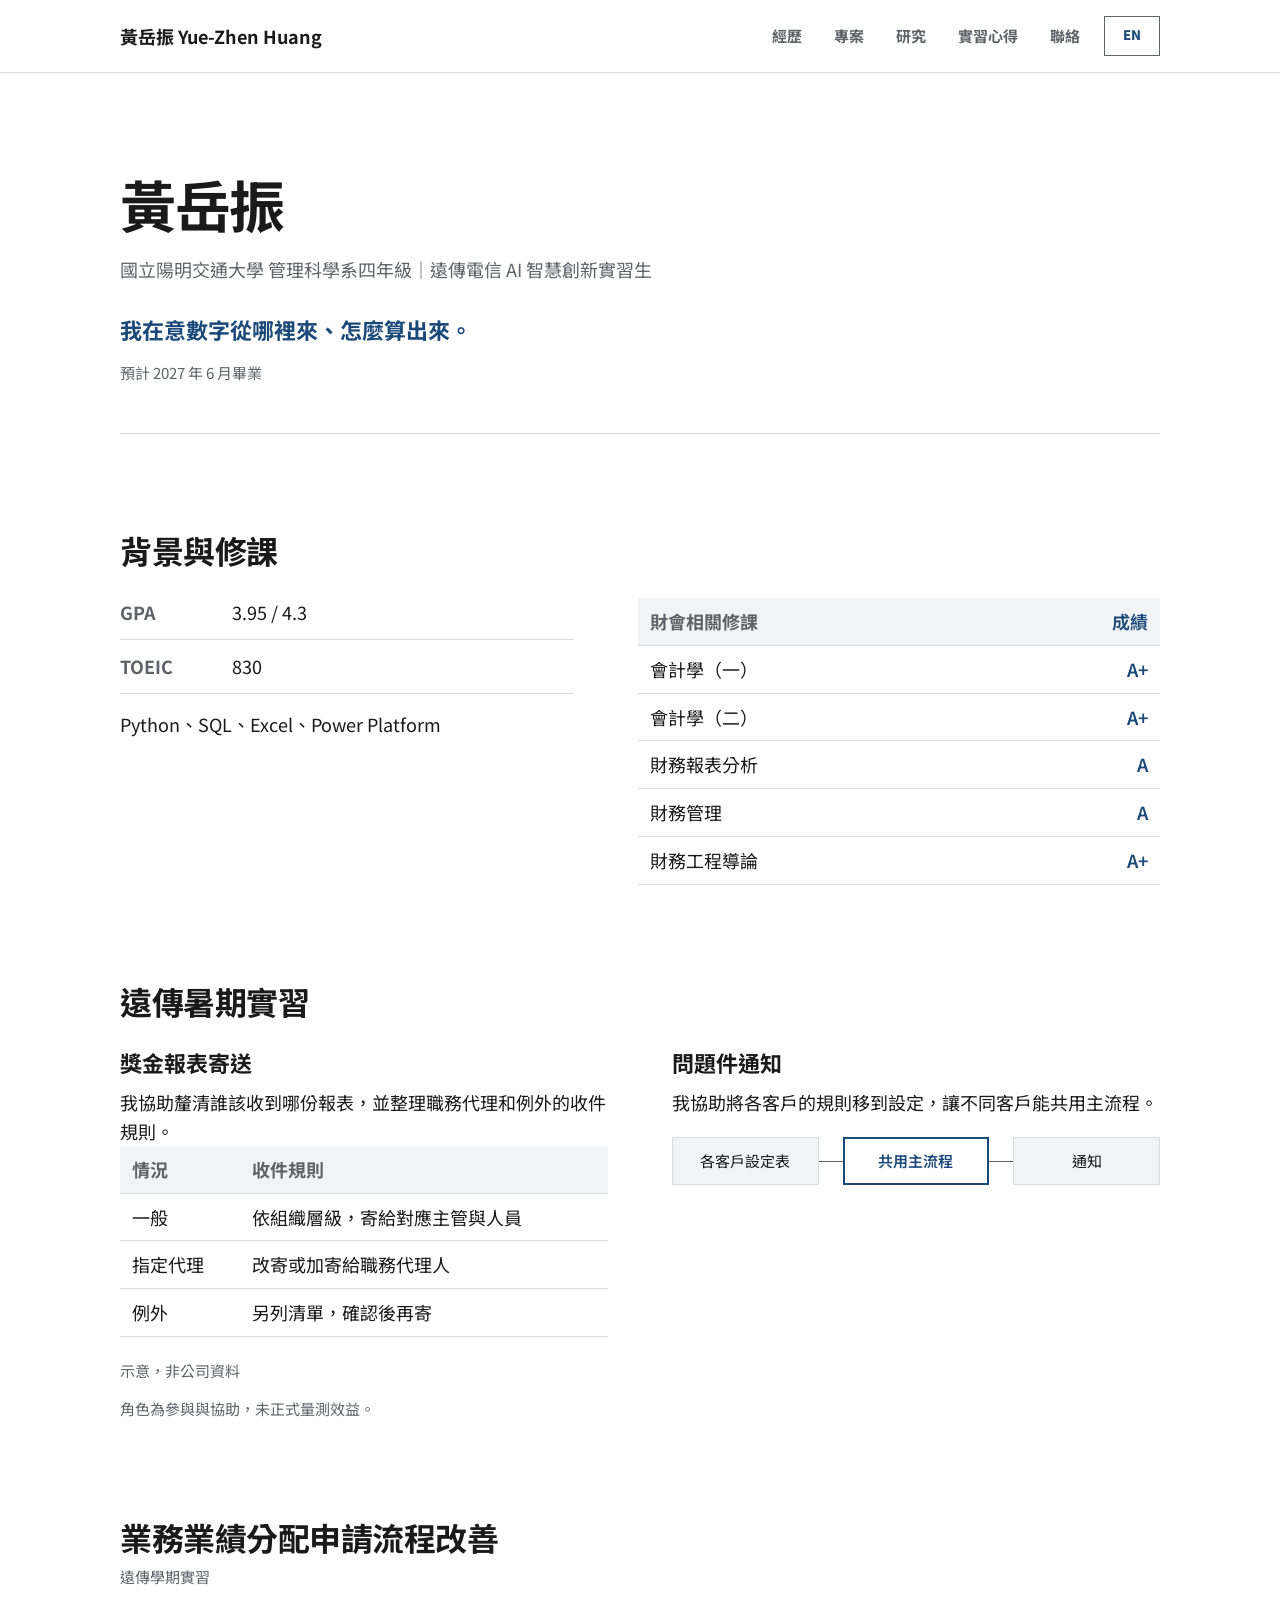
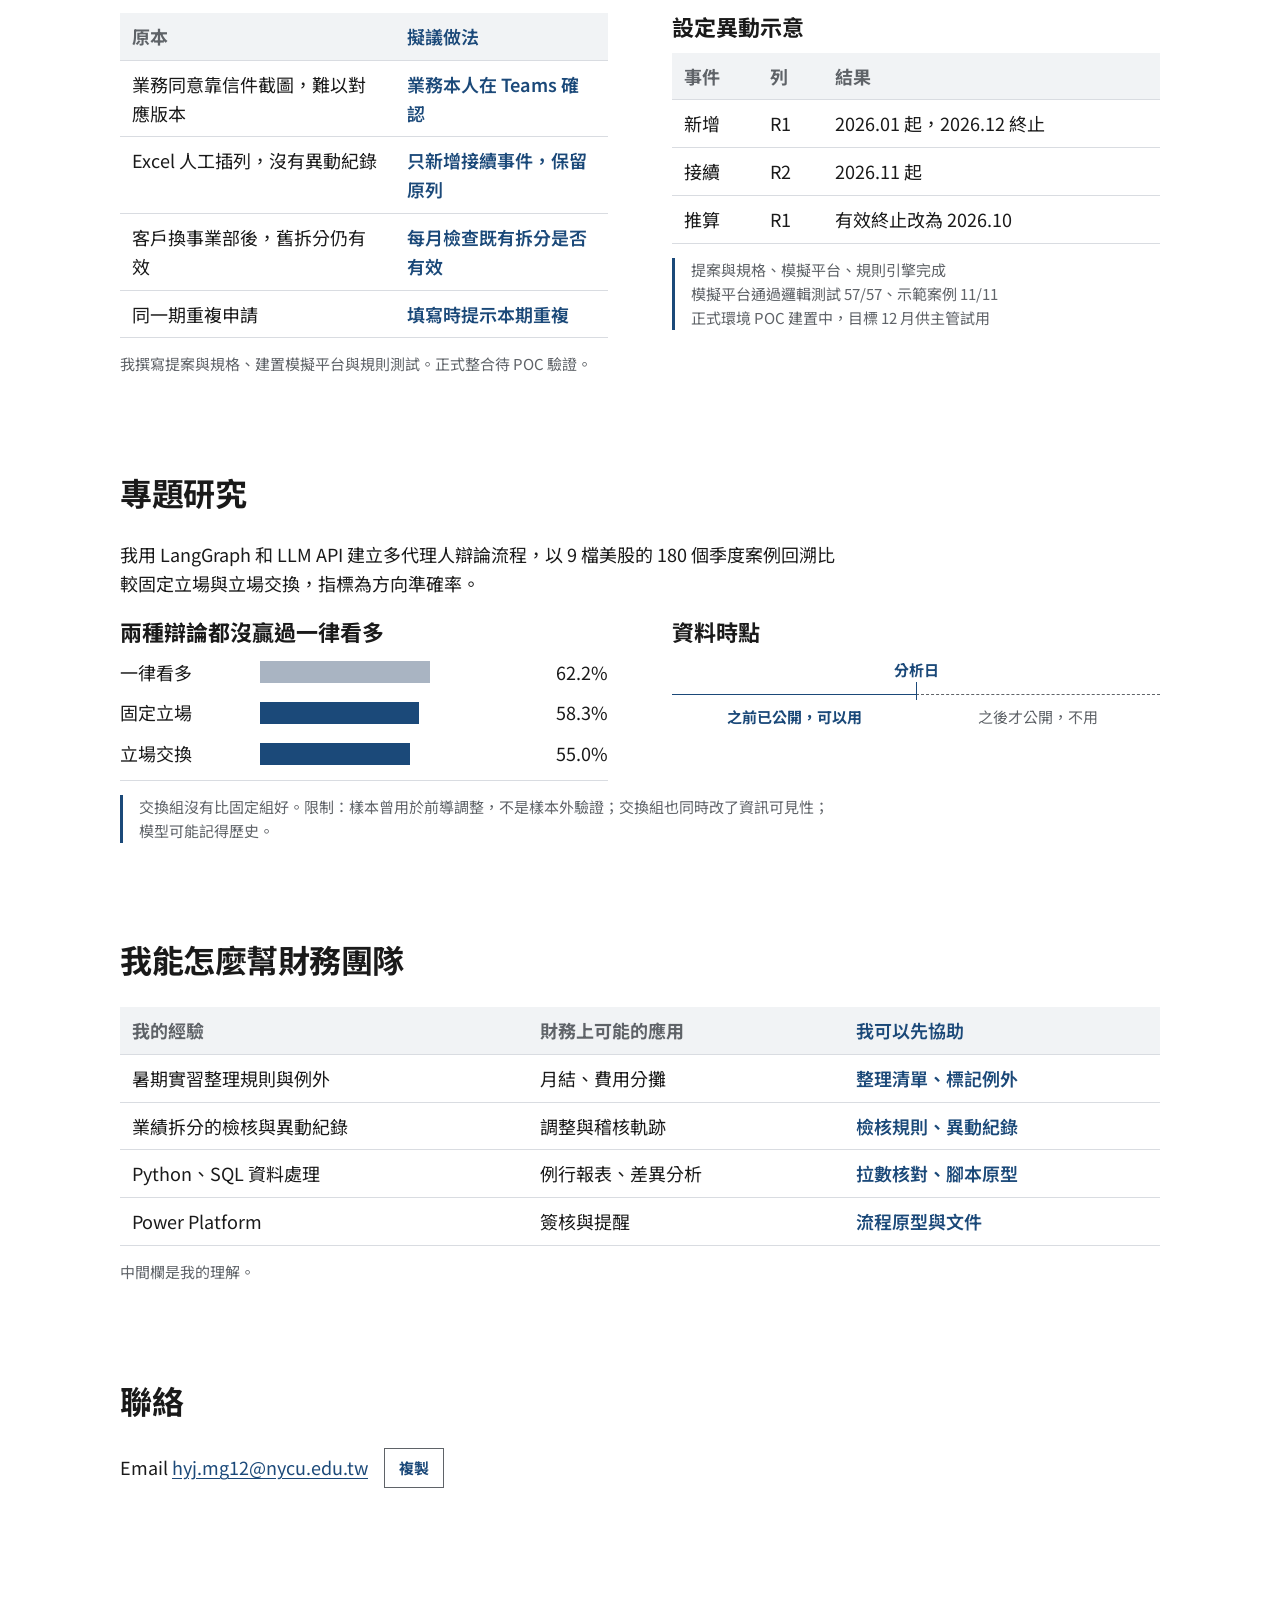
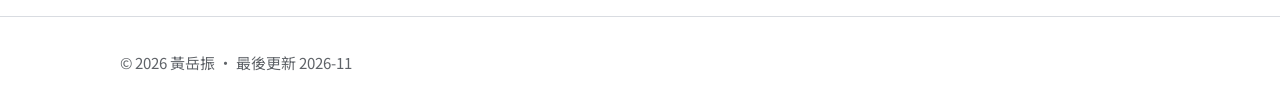
==== commit 9342f0e1: "Reword research result without implying a significance test Co-Authored-By: Claude Opus 5.5 <noreply" ====
--- a/index.html
+++ b/index.html
@@ -178,7 +178,7 @@
             </ol>
           </div>
         </div>
-        <p class="note accent-note" data-en="Stance switching showed no significant gain. Limits: the sample was used for pilot tuning, so this is not out-of-sample; the switching group also changed what agents could see; the model may recall history.">立場交換未見顯著優勢。限制：樣本曾用於前導調整，不是樣本外驗證；交換組也同時改了資訊可見性；模型可能記得歷史。</p>
+        <p class="note accent-note" data-en="Switching did not beat fixed stances. Limits: the sample was used for pilot tuning, so this is not out-of-sample; the switching group also changed what agents could see; the model may recall history.">交換組沒有比固定組好。限制：樣本曾用於前導調整，不是樣本外驗證；交換組也同時改了資訊可見性；模型可能記得歷史。</p>
       </div>
     </section>
 
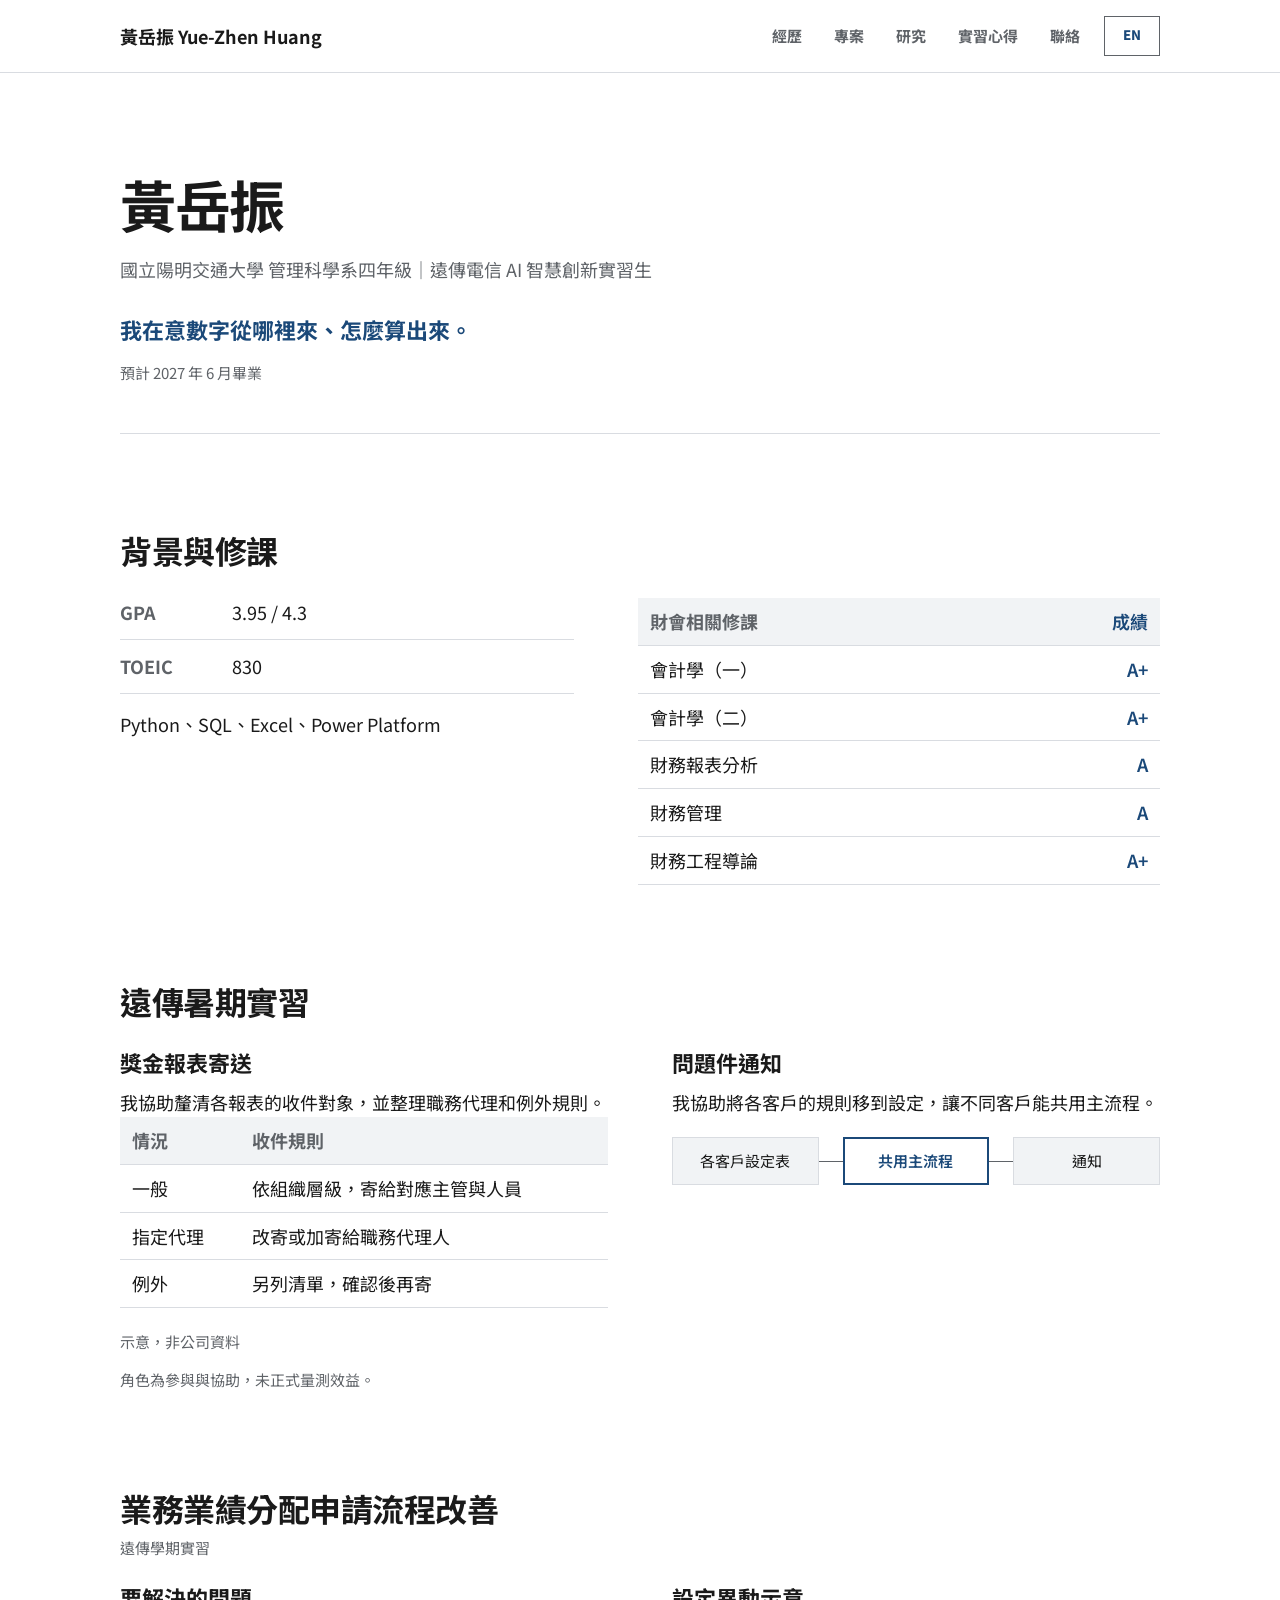
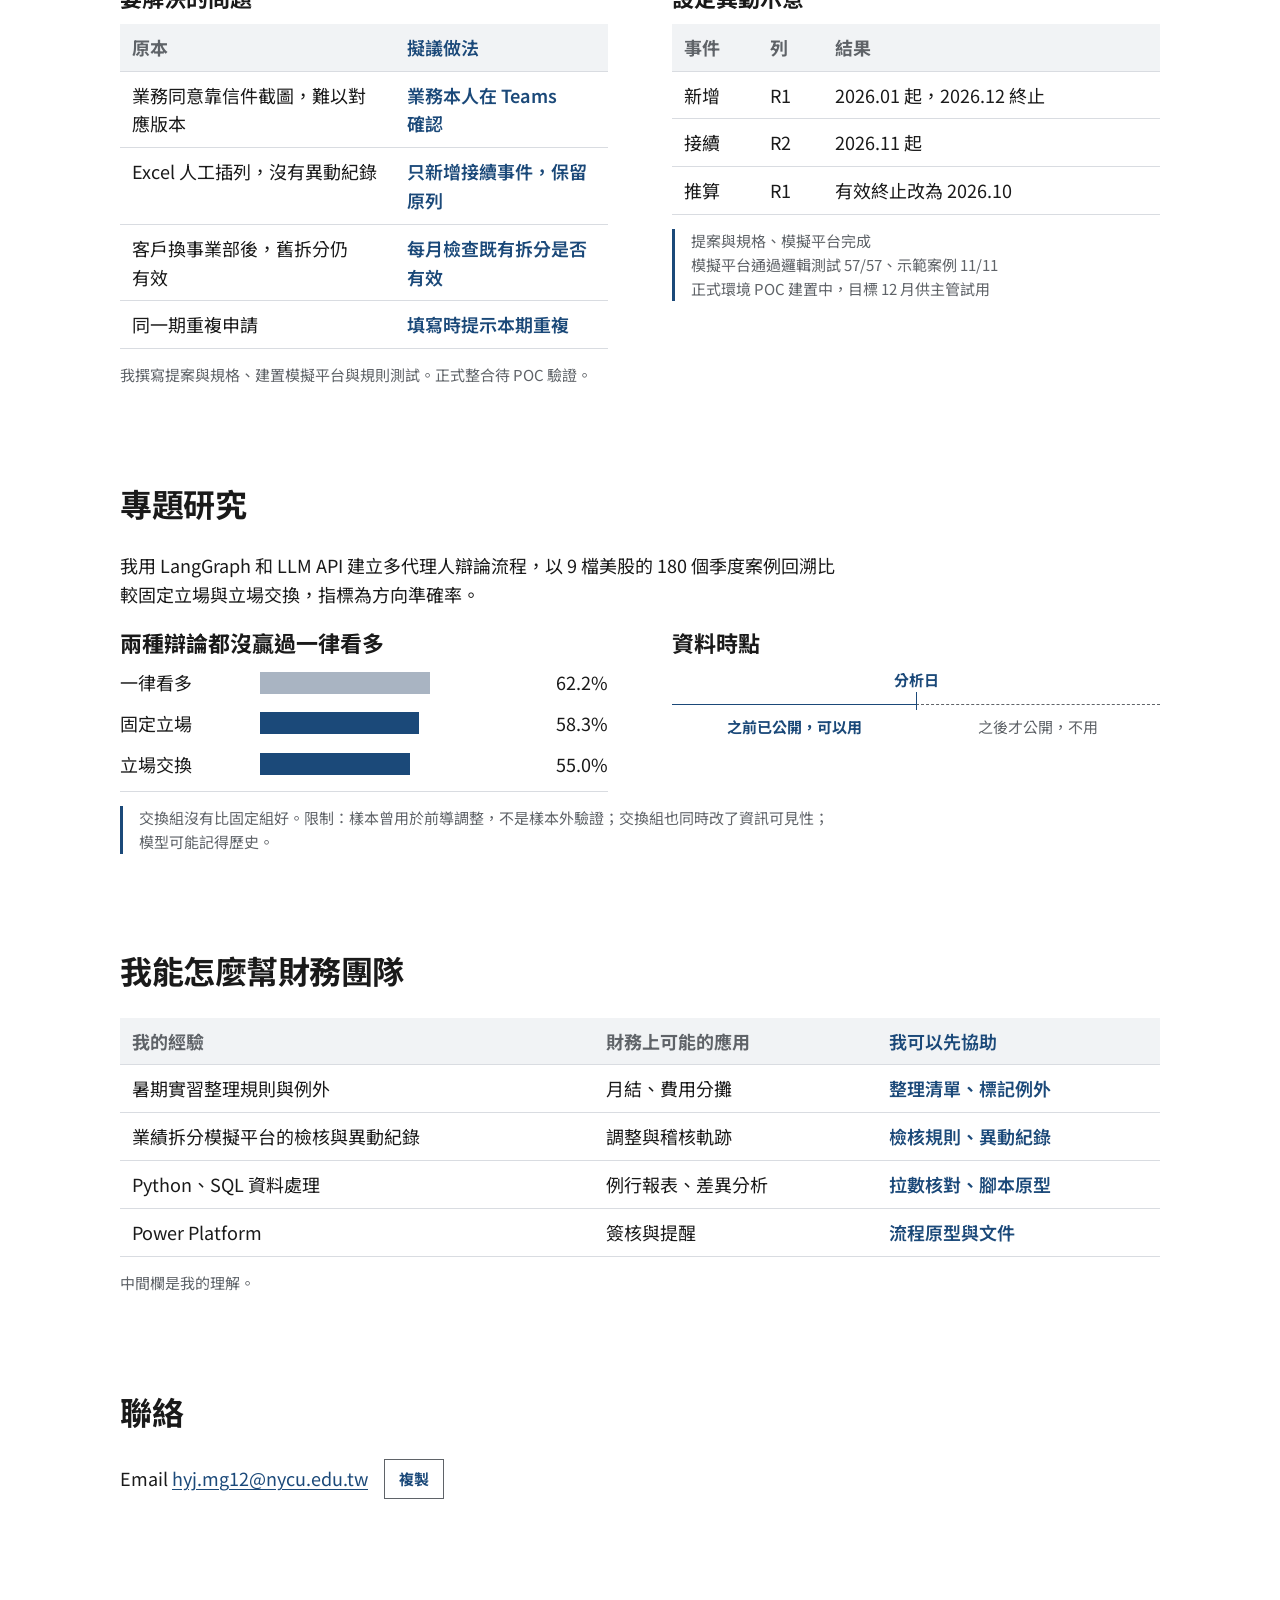
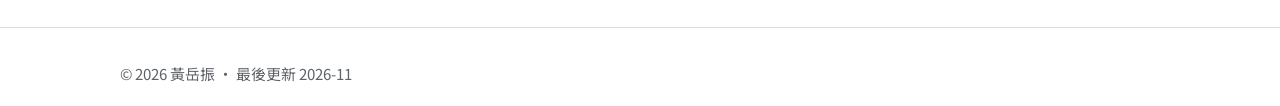
==== commit 7eb0c47b: "Apply Codex and Antigravity review fixes to the site Align the sales-credit tables, avoid single-cha" ====
--- a/index.html
+++ b/index.html
@@ -13,7 +13,7 @@
 <body>
   <header class="site-header">
     <div class="wrap header-inner">
-      <a class="brand" href="#top">黃岳振 <span lang="en">Yue-Zhen Huang</span></a>
+      <a class="brand" href="#top"><span lang="zh-Hant">黃岳振</span> <span lang="en">Yue-Zhen Huang</span></a>
       <nav class="site-nav">
         <a href="#about" data-en="Background">經歷</a>
         <a href="#projects" data-en="Projects">專案</a>
@@ -70,7 +70,7 @@
         <div class="split split--project">
           <div>
             <h3 data-en="Bonus report delivery">獎金報表寄送</h3>
-            <p data-en="I helped map who should receive each report, including delegates and exceptions.">我協助釐清誰該收到哪份報表，並整理職務代理和例外的收件規則。</p>
+            <p data-en="I helped map who should receive each report, including delegates and exceptions.">我協助釐清各報表的收件對象，並整理職務代理和例外規則。</p>
             <div class="table-scroll" tabindex="0">
               <table>
                 <caption class="note" data-en="Illustrative, not company data">示意，非公司資料</caption>
@@ -106,8 +106,10 @@
         <h2 data-en="Improving sales credit split requests">業務業績分配申請流程改善</h2>
         <p class="note" data-en="Term internship at Far EasTone">遠傳學期實習</p>
         <div class="split split--project">
+          <div>
+          <h3 id="issues-heading" data-en="Problems to solve">要解決的問題</h3>
           <div class="table-scroll" tabindex="0">
-            <table class="table--emphasis">
+            <table class="table--emphasis" aria-labelledby="issues-heading">
               <thead>
                 <tr><th scope="col" data-en="Before">原本</th><th scope="col" data-en="Proposed">擬議做法</th></tr>
               </thead>
@@ -118,6 +120,7 @@
                 <tr><td data-en="Duplicate requests in the same period">同一期重複申請</td><td data-en="Flag duplicates while the form is filled in">填寫時提示本期重複</td></tr>
               </tbody>
             </table>
+          </div>
           </div>
           <div>
             <h3 id="config-heading" data-en="Example configuration changes">設定異動示意</h3>
@@ -134,7 +137,7 @@
               </table>
             </div>
             <ul class="progress-list accent-note" role="list">
-              <li data-en="Proposal, spec, simulator and rules engine completed">提案與規格、模擬平台、規則引擎完成</li>
+              <li data-en="Proposal, spec and simulator completed">提案與規格、模擬平台完成</li>
               <li data-en="Simulator passed 57/57 logic tests and 11/11 demo cases">模擬平台通過邏輯測試 57/57、示範案例 11/11</li>
               <li data-en="Production POC in progress; manager trial targeted for December">正式環境 POC 建置中，目標 12 月供主管試用</li>
             </ul>
@@ -196,7 +199,7 @@
             </thead>
             <tbody>
               <tr><th scope="row" data-en="Summer internship rules and exceptions">暑期實習整理規則與例外</th><td data-en="Month-end close, cost allocation">月結、費用分攤</td><td data-en="List and flag exceptions">整理清單、標記例外</td></tr>
-              <tr><th scope="row" data-en="Sales credit checks and change log">業績拆分的檢核與異動紀錄</th><td data-en="Adjustments and audit trail">調整與稽核軌跡</td><td data-en="Check rules and log changes">檢核規則、異動紀錄</td></tr>
+              <tr><th scope="row" data-en="Checks and change log in a credit split simulator">業績拆分模擬平台的檢核與異動紀錄</th><td data-en="Adjustments and audit trail">調整與稽核軌跡</td><td data-en="Check rules and log changes">檢核規則、異動紀錄</td></tr>
               <tr><th scope="row" data-en="Data processing with Python and SQL">Python、SQL 資料處理</th><td data-en="Recurring reports and variance analysis">例行報表、差異分析</td><td data-en="Pull data, check totals and prototype reporting scripts">拉數核對、腳本原型</td></tr>
               <tr><th scope="row">Power Platform</th><td data-en="Approvals and reminders">簽核與提醒</td><td data-en="Workflow prototypes and documentation">流程原型與文件</td></tr>
             </tbody>
--- a/styles.css
+++ b/styles.css
@@ -554,3 +554,6 @@
     scroll-behavior: auto;
   }
 }
+
+/* Avoid single-character last lines in Chinese text */
+p, td, th, li, .intro { text-wrap: pretty; }
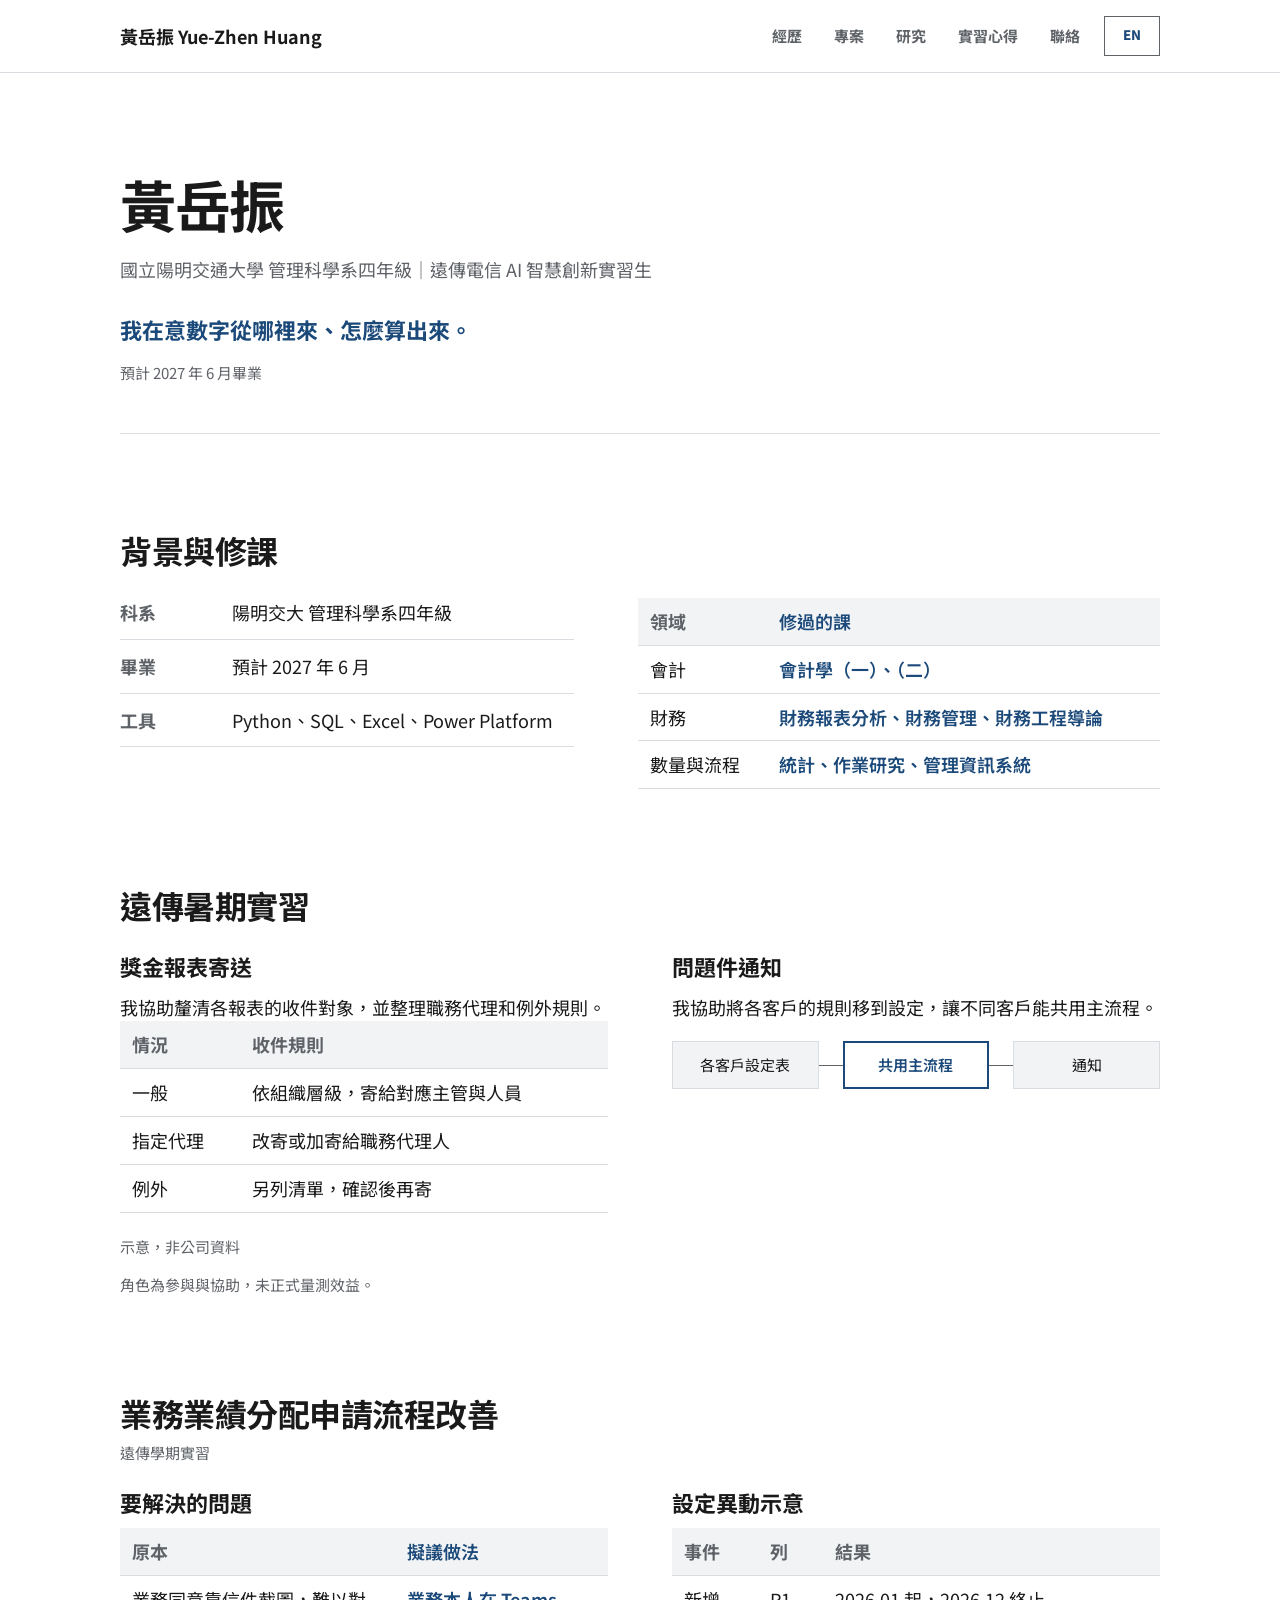
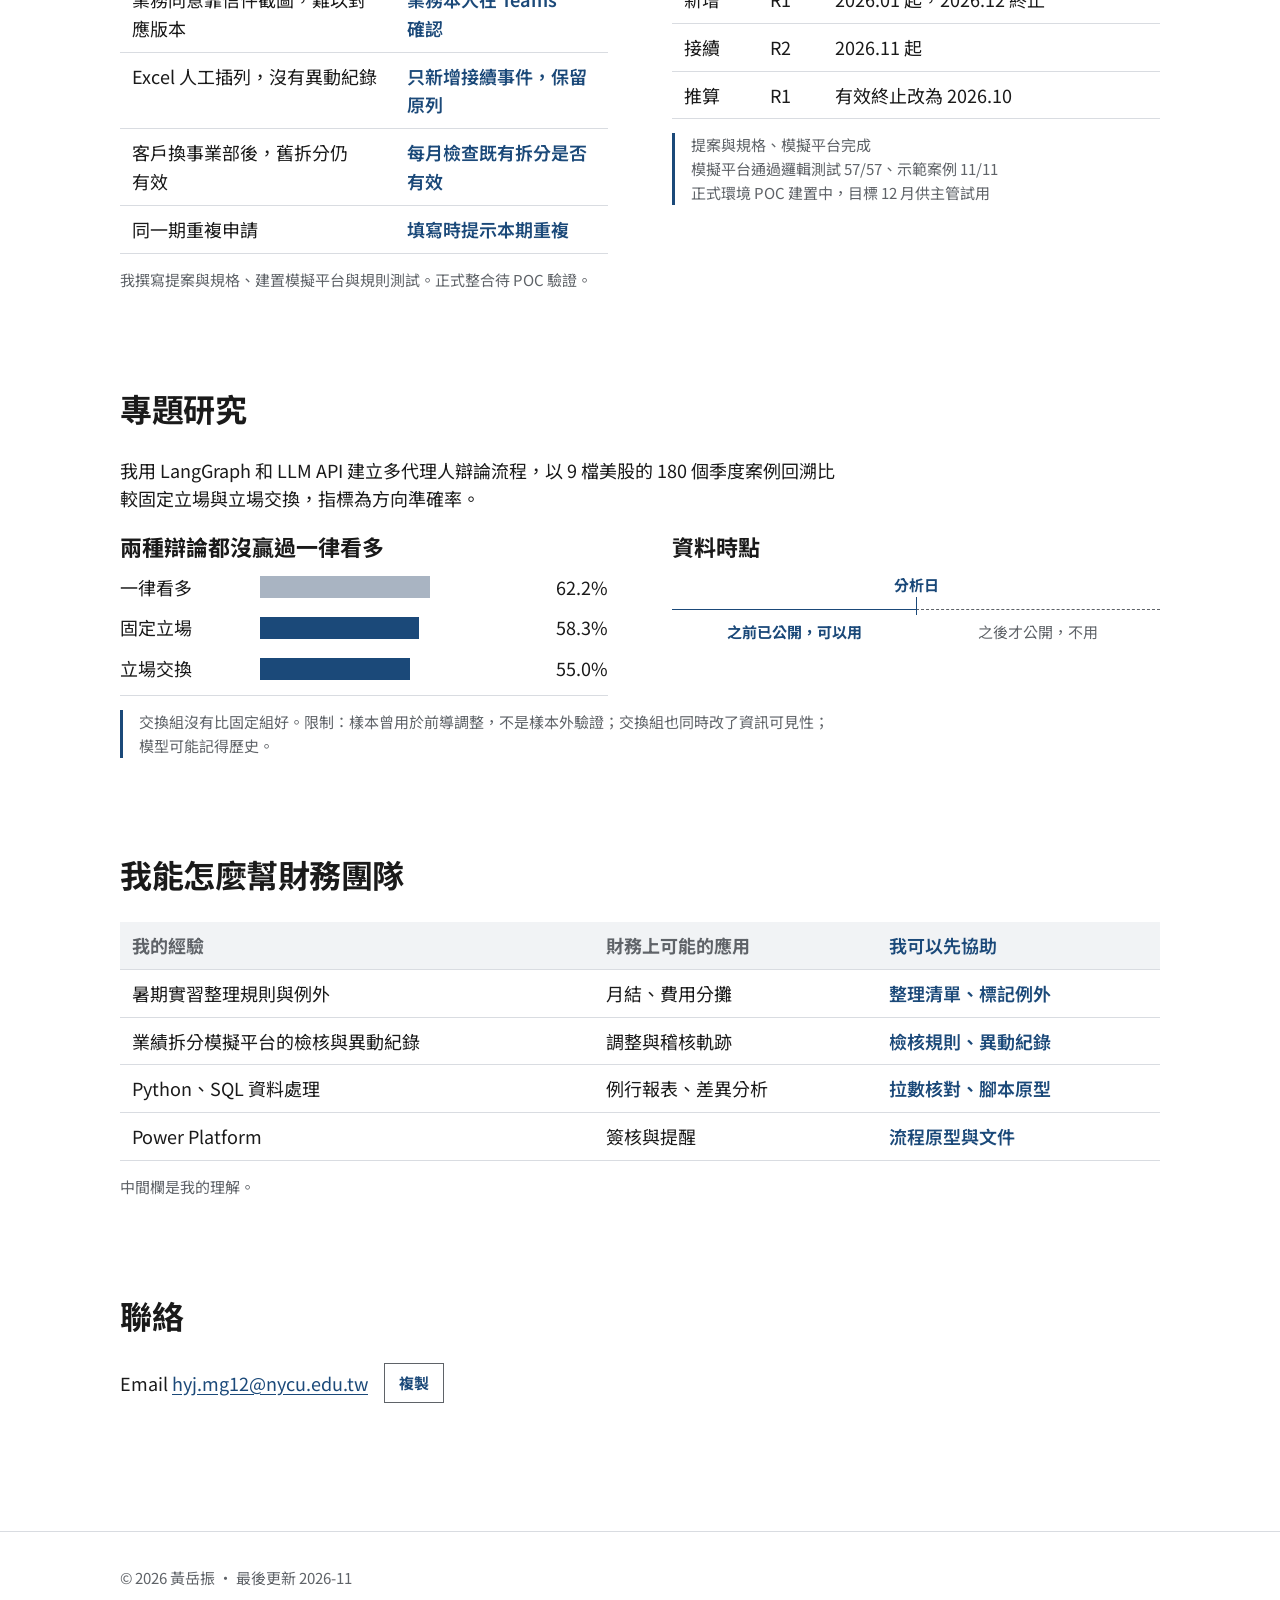
==== commit 4e60bcd6: "Show coursework by area instead of grades Co-Authored-By: Claude Opus 5.5 <noreply@anthropic.com>" ====
--- a/index.html
+++ b/index.html
@@ -41,22 +41,20 @@
         <div class="split">
           <div>
             <dl class="stats">
-              <div><dt>GPA</dt><dd>3.95 / 4.3</dd></div>
-              <div><dt>TOEIC</dt><dd>830</dd></div>
+              <div><dt data-en="Major">科系</dt><dd data-en="Management Science, NYCU (senior)">陽明交大 管理科學系四年級</dd></div>
+              <div><dt data-en="Graduation">畢業</dt><dd data-en="Expected June 2027">預計 2027 年 6 月</dd></div>
+              <div><dt data-en="Tools">工具</dt><dd data-en="Python, SQL, Excel, Power Platform">Python、SQL、Excel、Power Platform</dd></div>
             </dl>
-            <p data-en="Python, SQL, Excel, Power Platform">Python、SQL、Excel、Power Platform</p>
           </div>
           <div class="table-scroll" tabindex="0">
-            <table class="table--emphasis table--grades">
+            <table class="table--emphasis">
               <thead>
-                <tr><th scope="col" data-en="Accounting and finance courses">財會相關修課</th><th scope="col" data-en="Grade">成績</th></tr>
+                <tr><th scope="col" data-en="Area">領域</th><th scope="col" data-en="Courses">修過的課</th></tr>
               </thead>
               <tbody>
-                <tr><th scope="row" data-en="Accounting I">會計學（一）</th><td>A+</td></tr>
-                <tr><th scope="row" data-en="Accounting II">會計學（二）</th><td>A+</td></tr>
-                <tr><th scope="row" data-en="Financial statement analysis">財務報表分析</th><td>A</td></tr>
-                <tr><th scope="row" data-en="Financial management">財務管理</th><td>A</td></tr>
-                <tr><th scope="row" data-en="Intro to financial engineering">財務工程導論</th><td>A+</td></tr>
+                <tr><th scope="row" data-en="Accounting">會計</th><td data-en="Accounting I and II">會計學（一）、（二）</td></tr>
+                <tr><th scope="row" data-en="Finance">財務</th><td data-en="Financial statement analysis, financial management, financial engineering">財務報表分析、財務管理、財務工程導論</td></tr>
+                <tr><th scope="row" data-en="Methods">數量與流程</th><td data-en="Statistics, operations research, information systems">統計、作業研究、管理資訊系統</td></tr>
               </tbody>
             </table>
           </div>
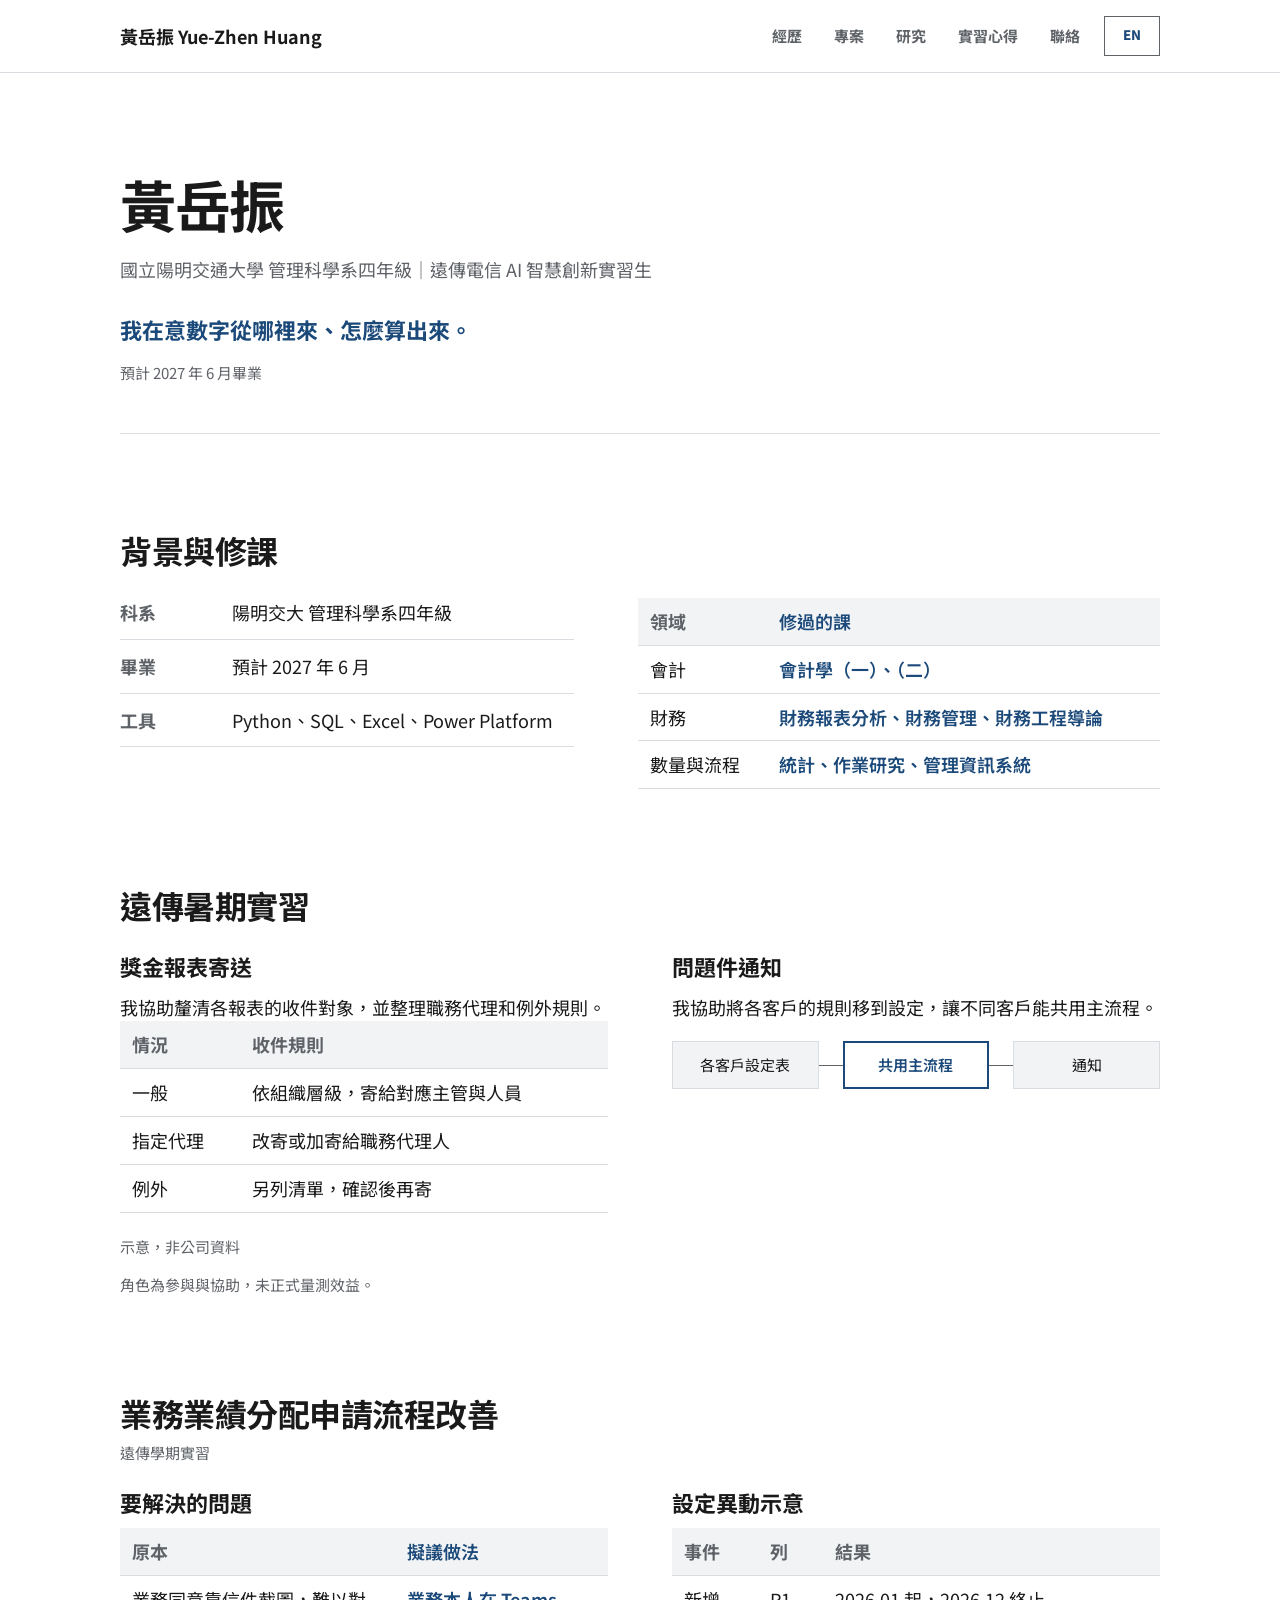
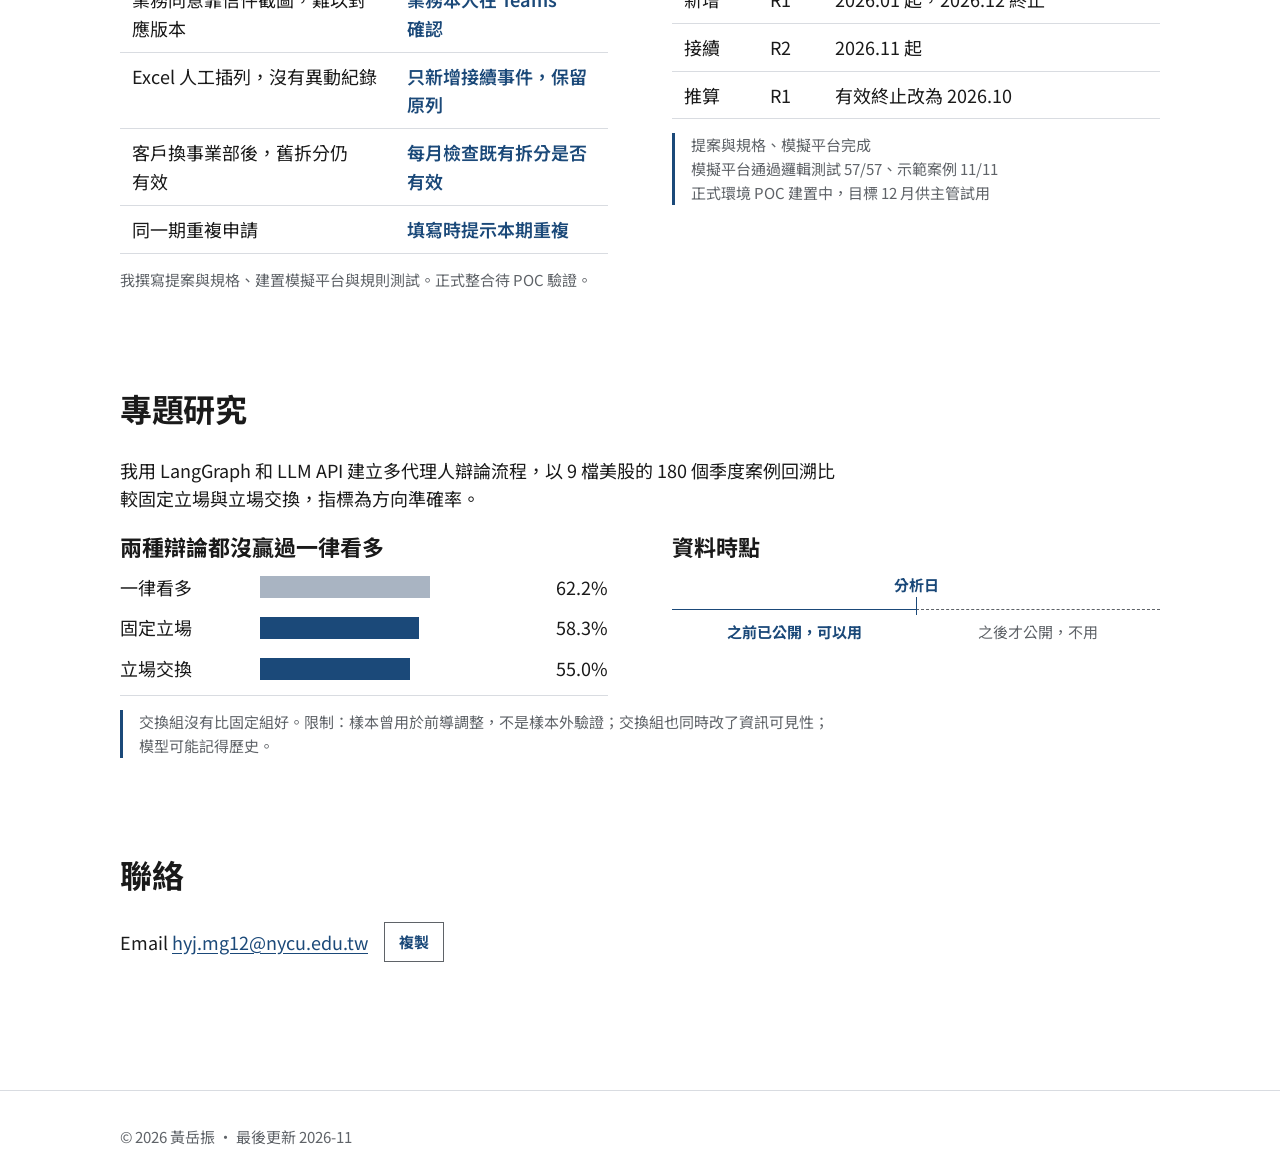
==== commit 0c48b2bd: "Remove the finance-team section to match the 7-slide deck Co-Authored-By: Claude Opus 5.5 <noreply@a" ====
--- a/index.html
+++ b/index.html
@@ -183,30 +183,6 @@
       </div>
     </section>
 
-    <section id="finance">
-      <div class="wrap">
-        <h2 id="finance-heading" data-en="Where I could start in a finance team">我能怎麼幫財務團隊</h2>
-        <div class="table-scroll" tabindex="0">
-          <table class="table--emphasis" aria-labelledby="finance-heading">
-            <thead>
-              <tr>
-                <th scope="col" data-en="My experience">我的經驗</th>
-                <th scope="col" data-en="Possible finance use">財務上可能的應用</th>
-                <th scope="col" data-en="Where I could help">我可以先協助</th>
-              </tr>
-            </thead>
-            <tbody>
-              <tr><th scope="row" data-en="Summer internship rules and exceptions">暑期實習整理規則與例外</th><td data-en="Month-end close, cost allocation">月結、費用分攤</td><td data-en="List and flag exceptions">整理清單、標記例外</td></tr>
-              <tr><th scope="row" data-en="Checks and change log in a credit split simulator">業績拆分模擬平台的檢核與異動紀錄</th><td data-en="Adjustments and audit trail">調整與稽核軌跡</td><td data-en="Check rules and log changes">檢核規則、異動紀錄</td></tr>
-              <tr><th scope="row" data-en="Data processing with Python and SQL">Python、SQL 資料處理</th><td data-en="Recurring reports and variance analysis">例行報表、差異分析</td><td data-en="Pull data, check totals and prototype reporting scripts">拉數核對、腳本原型</td></tr>
-              <tr><th scope="row">Power Platform</th><td data-en="Approvals and reminders">簽核與提醒</td><td data-en="Workflow prototypes and documentation">流程原型與文件</td></tr>
-            </tbody>
-          </table>
-        </div>
-        <p class="note" data-en="The middle column reflects my understanding.">中間欄是我的理解。</p>
-      </div>
-    </section>
-
     <section id="contact">
       <div class="wrap">
         <h2 data-en="Contact">聯絡</h2>
